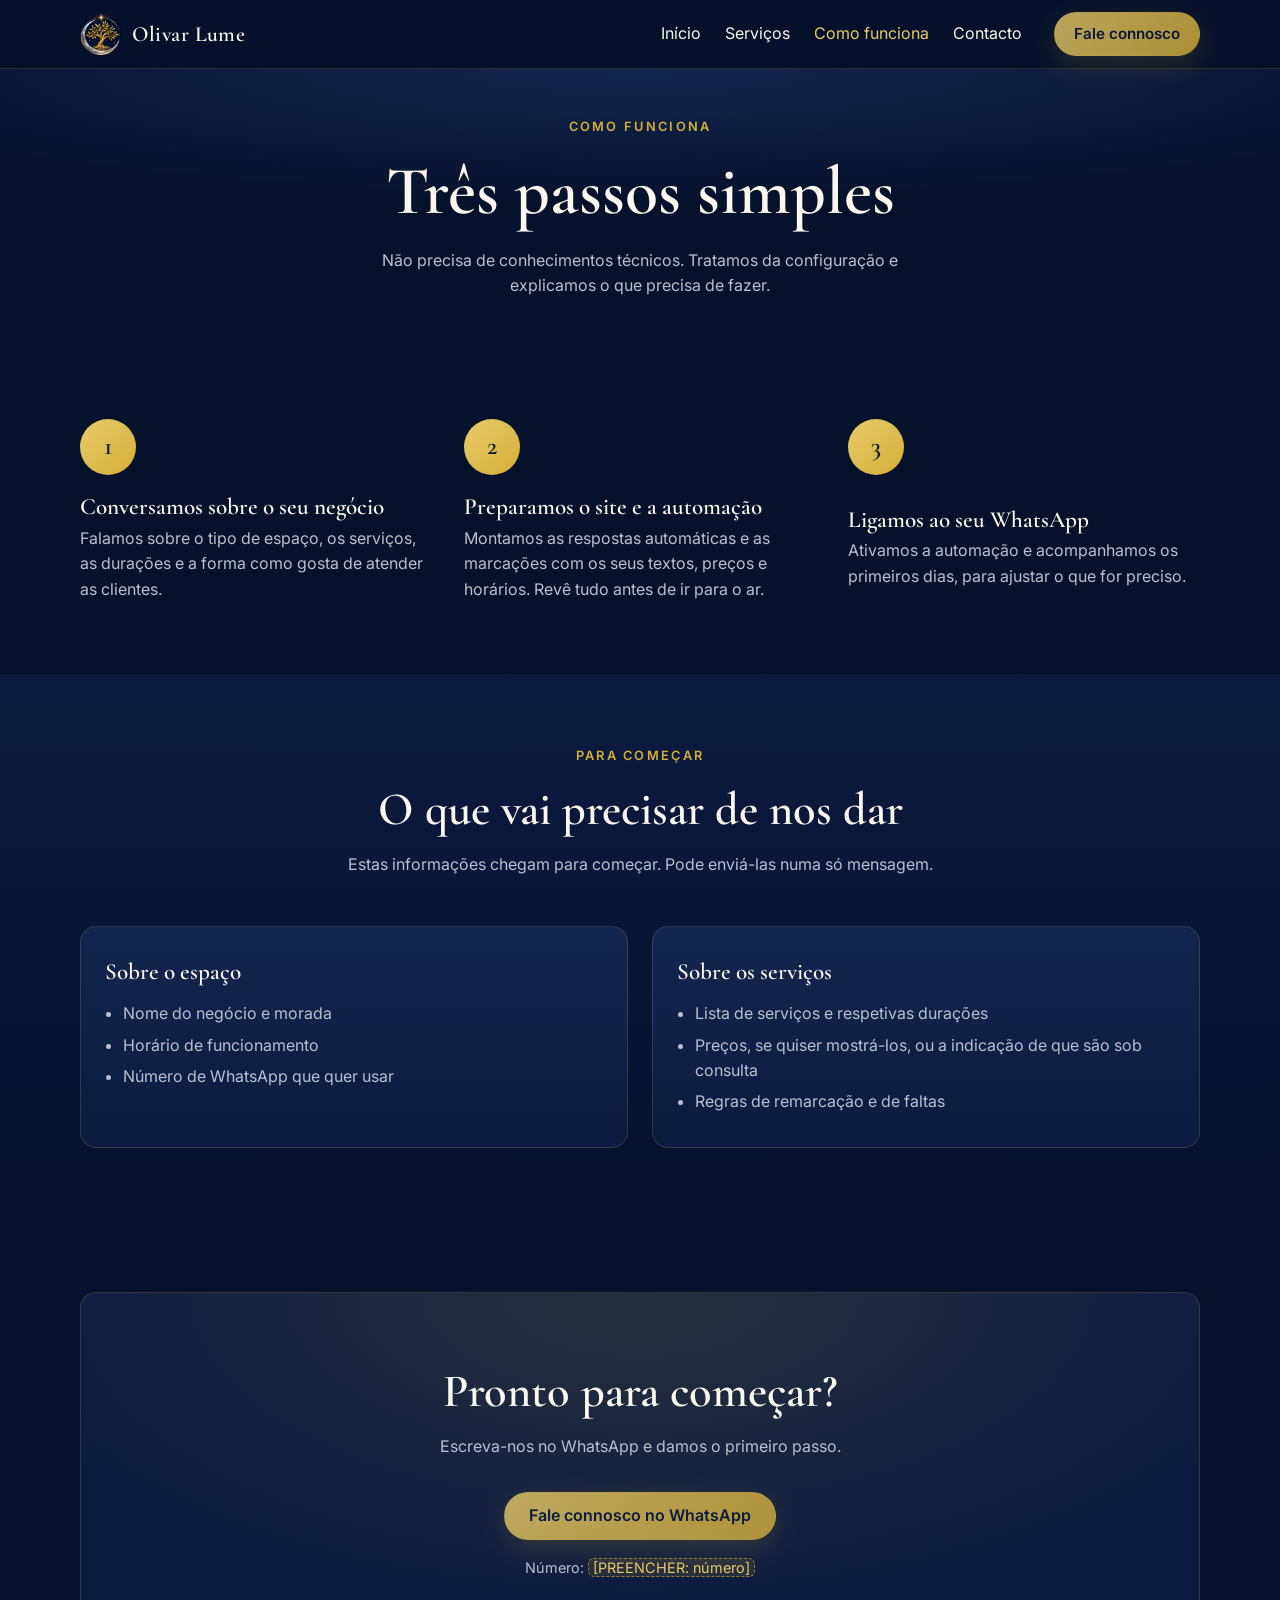
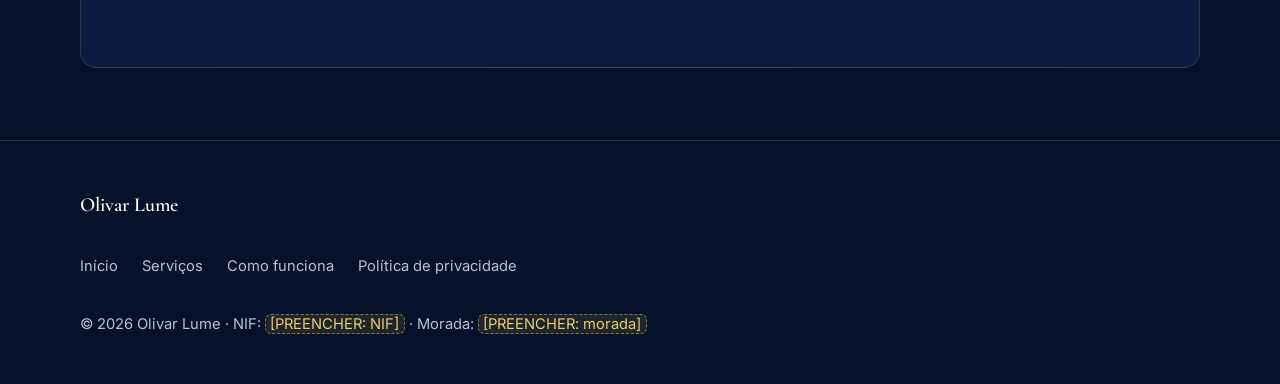
==== como-funciona.html @ 9050bec7 "Site inicial Olivar Lume Co-Authored-By: Claude Haiku 5.5 <noreply@anthropic.com>" ====
﻿<!doctype html>
<html lang="pt-PT">
<head>
  <meta charset="utf-8">
  <meta name="viewport" content="width=device-width, initial-scale=1">
  <title>Como funciona | Olivar Lume</title>
  <meta name="description" content="Como a Olivar Lume trabalha com o seu salão, cabeleireira, esteticista ou barbearia: três passos, do primeiro contacto à automação a funcionar.">
  <meta name="theme-color" content="#06122C">
  <meta property="og:type" content="website">
  <meta property="og:locale" content="pt_PT">
  <meta property="og:site_name" content="Olivar Lume">
  <meta property="og:title" content="Como funciona | Olivar Lume">
  <meta property="og:description" content="Três passos para ter automação de WhatsApp e site a funcionar no seu negócio de beleza.">
  <meta property="og:image" content="https://olivarlume.github.io/olivar-lume-site/assets/logo.png">
  <link rel="icon" type="image/png" href="assets/emblema.png">
  <link rel="preconnect" href="https://fonts.googleapis.com">
  <link rel="preconnect" href="https://fonts.gstatic.com" crossorigin>
  <link href="https://fonts.googleapis.com/css2?family=Cormorant+Garamond:wght@500;600;700&family=Inter:wght@400;500;600&display=swap" rel="stylesheet">
  <link rel="stylesheet" href="css/style.css">
  <script>document.documentElement.classList.add("js");</script>
</head>
<body>
  <a class="skip-link" href="#conteudo">Ir para o conteúdo</a>

  <header class="site-header">
    <div class="container header-inner">
      <a class="brand" href="index.html" aria-label="Olivar Lume, início">
        <img src="assets/emblema.png" alt="" width="42" height="42">
        Olivar Lume
      </a>
      <button class="nav-toggle" type="button" aria-expanded="false" aria-controls="menu" aria-label="Abrir menu">
        <svg viewBox="0 0 24 24" fill="none" stroke="currentColor" stroke-width="1.8" stroke-linecap="round" aria-hidden="true"><path d="M4 7h16M4 12h16M4 17h16"/></svg>
      </button>
      <nav class="nav" id="menu" aria-label="Principal">
        <ul>
          <li><a href="index.html">Início</a></li>
          <li><a href="servicos.html">Serviços</a></li>
          <li><a href="como-funciona.html" aria-current="page">Como funciona</a></li>
          <li><a href="index.html#contacto">Contacto</a></li>
          <li class="nav-cta"><a class="btn btn-gold" data-wa href="index.html#contacto">Fale connosco</a></li>
        </ul>
      </nav>
      <a class="btn btn-gold btn-sm header-cta" data-wa href="index.html#contacto">Fale connosco</a>
    </div>
  </header>

  <main id="conteudo">

    <section class="page-hero">
      <div class="container">
        <span class="eyebrow">Como funciona</span>
        <h1>Três passos simples</h1>
        <p>Não precisa de conhecimentos técnicos. Tratamos da configuração e explicamos o que precisa de fazer.</p>
      </div>
    </section>

    <section class="section">
      <div class="container">
        <ol class="steps">
          <li class="step reveal">
            <span class="step-num" aria-hidden="true">1</span>
            <div>
              <h3>Conversamos sobre o seu negócio</h3>
              <p>Falamos sobre o tipo de espaço, os serviços, as durações e a forma como gosta de atender as clientes.</p>
            </div>
          </li>
          <li class="step reveal">
            <span class="step-num" aria-hidden="true">2</span>
            <div>
              <h3>Preparamos o site e a automação</h3>
              <p>Montamos as respostas automáticas e as marcações com os seus textos, preços e horários. Revê tudo antes de ir para o ar.</p>
            </div>
          </li>
          <li class="step reveal">
            <span class="step-num" aria-hidden="true">3</span>
            <div>
              <h3>Ligamos ao seu WhatsApp</h3>
              <p>Ativamos a automação e acompanhamos os primeiros dias, para ajustar o que for preciso.</p>
            </div>
          </li>
        </ol>
      </div>
    </section>

    <section class="section section-alt">
      <div class="container">
        <div class="section-head reveal">
          <span class="eyebrow">Para começar</span>
          <h2>O que vai precisar de nos dar</h2>
          <p>Estas informações chegam para começar. Pode enviá-las numa só mensagem.</p>
        </div>
        <div class="grid grid-2 reveal">
          <article class="card">
            <h3>Sobre o espaço</h3>
            <ul>
              <li>Nome do negócio e morada</li>
              <li>Horário de funcionamento</li>
              <li>Número de WhatsApp que quer usar</li>
            </ul>
          </article>
          <article class="card">
            <h3>Sobre os serviços</h3>
            <ul>
              <li>Lista de serviços e respetivas durações</li>
              <li>Preços, se quiser mostrá-los, ou a indicação de que são sob consulta</li>
              <li>Regras de remarcação e de faltas</li>
            </ul>
          </article>
        </div>
      </div>
    </section>

    <section class="section">
      <div class="container">
        <div class="cta-band reveal">
          <h2>Pronto para começar?</h2>
          <p>Escreva-nos no WhatsApp e damos o primeiro passo.</p>
          <a class="btn btn-gold" data-wa href="index.html#contacto">Fale connosco no WhatsApp</a>
          <p class="note">Número: <span data-config="whatsappNumber" class="ph">[PREENCHER: número]</span></p>
        </div>
      </div>
    </section>

  </main>

  <footer class="site-footer">
    <div class="container footer-inner">
      <span class="footer-brand">Olivar Lume</span>
      <ul class="footer-links">
        <li><a href="index.html">Início</a></li>
        <li><a href="servicos.html">Serviços</a></li>
        <li><a href="como-funciona.html">Como funciona</a></li>
        <li><a href="politica-privacidade.html">Política de privacidade</a></li>
      </ul>
      <p>© <span data-year>2026</span> Olivar Lume · NIF: <span data-config="nif" class="ph">[PREENCHER: NIF]</span> · Morada: <span data-config="morada" class="ph">[PREENCHER: morada]</span></p>
    </div>
  </footer>

  <script src="config.js"></script>
  <script src="js/main.js" defer></script>
</body>
</html>
---- css/style.css ----
/* Olivar Lume: estilos base. Mobile first. */

:root {
  --navy-900: #06122C;
  --navy-800: #0B1B3F;
  --navy-700: #13264F;
  --gold: #D4AF37;
  --gold-hi: #E8CB6A;
  --silver: #C0C4CC;
  --warm-white: #FBF7EE;
  --text-soft: #B9C0D0;
  --line: rgba(212, 175, 55, 0.18);

  --font-serif: "Cormorant Garamond", Georgia, "Times New Roman", serif;
  --font-sans: "Inter", system-ui, -apple-system, "Segoe UI", Roboto, Arial, sans-serif;

  --s1: 0.5rem;
  --s2: 1rem;
  --s3: 1.5rem;
  --s4: 2rem;
  --s5: 3rem;
  --s6: 4.5rem;

  --radius: 16px;
  --container: 1120px;
  --header-h: 68px;
  --shadow-gold: 0 10px 30px rgba(212, 175, 55, 0.22);
}

*,
*::before,
*::after {
  box-sizing: border-box;
}

html {
  scroll-behavior: smooth;
  scroll-padding-top: calc(var(--header-h) + 12px);
  -webkit-text-size-adjust: 100%;
}

body {
  margin: 0;
  background: var(--navy-900);
  color: var(--warm-white);
  font-family: var(--font-sans);
  font-size: 1rem;
  line-height: 1.6;
  -webkit-font-smoothing: antialiased;
  overflow-x: hidden;
}

img {
  max-width: 100%;
  height: auto;
  display: block;
}

a {
  color: var(--gold-hi);
}

h1,
h2,
h3 {
  font-family: var(--font-serif);
  font-weight: 600;
  line-height: 1.15;
  margin: 0 0 var(--s2);
  color: var(--warm-white);
}

h1 { font-size: clamp(2.4rem, 7vw, 4.25rem); }
h2 { font-size: clamp(2rem, 5vw, 2.9rem); }
h3 { font-size: 1.45rem; }

p {
  margin: 0 0 var(--s2);
}

:focus-visible {
  outline: 2px solid var(--gold-hi);
  outline-offset: 3px;
  border-radius: 6px;
}

.skip-link {
  position: absolute;
  left: -9999px;
  top: var(--s1);
}

.skip-link:focus {
  left: var(--s2);
  z-index: 100;
  background: var(--gold);
  color: var(--navy-800);
  padding: 0.5rem 1rem;
  border-radius: 8px;
}

.container {
  width: calc(100% - 2rem);
  max-width: var(--container);
  margin-inline: auto;
}

.ph {
  color: var(--gold-hi);
  background: rgba(212, 175, 55, 0.12);
  border: 1px dashed rgba(212, 175, 55, 0.6);
  border-radius: 6px;
  padding: 0 0.3em;
}

/* Cabeçalho */

.site-header {
  position: sticky;
  top: 0;
  z-index: 50;
  background: rgba(6, 18, 44, 0.86);
  -webkit-backdrop-filter: blur(10px);
  backdrop-filter: blur(10px);
  border-bottom: 1px solid var(--line);
}

.header-inner {
  position: relative;
  min-height: var(--header-h);
  display: flex;
  align-items: center;
  justify-content: space-between;
  gap: var(--s2);
}

.brand {
  display: inline-flex;
  align-items: center;
  gap: 0.6rem;
  text-decoration: none;
  color: var(--warm-white);
  font-family: var(--font-serif);
  font-size: 1.35rem;
  font-weight: 600;
  letter-spacing: 0.02em;
}

.brand img {
  width: 42px;
  height: 42px;
  border-radius: 50%;
}

.nav-toggle {
  display: inline-flex;
  align-items: center;
  justify-content: center;
  width: 48px;
  height: 48px;
  background: transparent;
  border: 1px solid var(--line);
  border-radius: 12px;
  color: var(--warm-white);
  cursor: pointer;
}

.nav-toggle svg {
  width: 24px;
  height: 24px;
}

.nav {
  display: none;
  position: absolute;
  top: 100%;
  left: 0;
  right: 0;
  background: var(--navy-800);
  border-bottom: 1px solid var(--line);
  padding: var(--s2) 0 var(--s3);
}

.nav.is-open {
  display: block;
}

.nav ul {
  list-style: none;
  margin: 0;
  padding: 0 1rem;
  display: flex;
  flex-direction: column;
  gap: 0.25rem;
}

.nav a {
  display: flex;
  align-items: center;
  min-height: 44px;
  padding: 0.5rem;
  color: var(--warm-white);
  text-decoration: none;
  border-radius: 10px;
}

.nav a:hover,
.nav a[aria-current="page"] {
  color: var(--gold-hi);
}

.nav-cta {
  margin-top: 0.5rem;
}

.nav-cta .btn {
  width: 100%;
}

.site-header .header-cta {
  display: none;
}

/* Botões */

.btn {
  display: inline-flex;
  align-items: center;
  justify-content: center;
  gap: 0.6rem;
  min-height: 48px;
  padding: 0.8rem 1.5rem;
  border: 1px solid transparent;
  border-radius: 999px;
  font-family: var(--font-sans);
  font-size: 1rem;
  font-weight: 600;
  line-height: 1.2;
  text-decoration: none;
  cursor: pointer;
  transition: translate 0.25s ease, box-shadow 0.25s ease, border-color 0.25s ease, color 0.25s ease;
}

.btn svg {
  width: 20px;
  height: 20px;
  flex: none;
}

.btn-gold {
  background: linear-gradient(135deg, var(--gold-hi), var(--gold));
  color: var(--navy-800);
  box-shadow: var(--shadow-gold);
}

.btn-gold:hover {
  translate: 0 -2px;
  box-shadow: 0 14px 36px rgba(212, 175, 55, 0.35);
}

.btn-ghost {
  background: transparent;
  border-color: rgba(212, 175, 55, 0.5);
  color: var(--warm-white);
}

.btn-ghost:hover {
  border-color: var(--gold);
  color: var(--gold-hi);
}

.btn-sm {
  min-height: 44px;
  padding: 0.6rem 1.2rem;
  font-size: 0.95rem;
}

.btn.is-placeholder {
  opacity: 0.8;
}

/* Hero */

.hero {
  position: relative;
  overflow: hidden;
  padding: var(--s5) 0 var(--s6);
  background: radial-gradient(120% 80% at 50% 0%, #13264F 0%, var(--navy-900) 60%);
}

.hero::before {
  content: "";
  position: absolute;
  inset: 0;
  pointer-events: none;
  background-image:
    radial-gradient(1.2px 1.2px at 12% 18%, rgba(255, 255, 255, 0.7), transparent 60%),
    radial-gradient(1px 1px at 78% 12%, rgba(255, 255, 255, 0.6), transparent 60%),
    radial-gradient(1.4px 1.4px at 90% 58%, rgba(232, 203, 106, 0.8), transparent 60%),
    radial-gradient(1px 1px at 30% 72%, rgba(255, 255, 255, 0.5), transparent 60%),
    radial-gradient(1px 1px at 58% 40%, rgba(255, 255, 255, 0.45), transparent 60%);
}

.hero-grid {
  position: relative;
  display: grid;
  grid-template-columns: minmax(0, 1fr);
  gap: var(--s4);
  align-items: center;
}

.hero-logo {
  width: min(260px, 70vw);
  margin: 0 auto;
  order: -1;
  filter: drop-shadow(0 0 40px rgba(212, 175, 55, 0.25));
}

.hero-text {
  text-align: center;
}

.lead {
  font-size: clamp(1.05rem, 2.2vw, 1.25rem);
  color: var(--text-soft);
  max-width: 38ch;
  margin-inline: auto;
}

.hero-actions {
  display: flex;
  flex-direction: column;
  gap: var(--s2);
  margin-top: var(--s3);
}

.hero-actions .btn {
  width: 100%;
}

.eyebrow {
  display: block;
  margin-bottom: var(--s2);
  color: var(--gold);
  font-size: 0.8rem;
  font-weight: 600;
  letter-spacing: 0.18em;
  text-transform: uppercase;
}

/* Secções */

.section {
  position: relative;
  padding: var(--s6) 0;
}

.section-alt {
  background: linear-gradient(180deg, var(--navy-800), var(--navy-900));
}

.section-head {
  max-width: 640px;
  margin: 0 auto var(--s5);
  text-align: center;
}

.section-head p {
  color: var(--text-soft);
}

.grid {
  display: grid;
  gap: var(--s3);
}

.card {
  height: 100%;
  padding: var(--s4) var(--s3);
  background: linear-gradient(180deg, var(--navy-700) 0%, var(--navy-800) 100%);
  border: 1px solid var(--line);
  border-radius: var(--radius);
  transition: border-color 0.25s ease, translate 0.25s ease;
}

.card:hover {
  border-color: rgba(212, 175, 55, 0.45);
  translate: 0 -3px;
}

.card .icon {
  display: grid;
  place-items: center;
  width: 52px;
  height: 52px;
  margin-bottom: var(--s3);
  border-radius: 14px;
  background: rgba(212, 175, 55, 0.12);
  color: var(--gold-hi);
}

.card .icon svg {
  width: 26px;
  height: 26px;
}

.card p,
.card li {
  color: var(--text-soft);
}

.card p {
  margin: 0;
}

.card ul {
  margin: var(--s2) 0 0;
  padding-left: 1.1rem;
}

.card li + li {
  margin-top: 0.35rem;
}

.card .more {
  display: inline-block;
  margin-top: var(--s2);
  font-weight: 600;
}

.steps {
  list-style: none;
  margin: 0;
  padding: 0;
  display: grid;
  gap: var(--s3);
}

.step {
  display: grid;
  grid-template-columns: 56px 1fr;
  gap: var(--s2);
  align-items: start;
}

.step-num {
  display: grid;
  place-items: center;
  width: 56px;
  height: 56px;
  border-radius: 50%;
  background: linear-gradient(135deg, var(--gold-hi), var(--gold));
  color: var(--navy-800);
  font-family: var(--font-serif);
  font-size: 1.6rem;
  font-weight: 600;
}

.step h3 {
  margin: 0.2rem 0 0.3rem;
}

.step p {
  margin: 0;
  color: var(--text-soft);
}

/* FAQ */

.faq {
  max-width: 760px;
  margin-inline: auto;
}

.faq details {
  padding: var(--s2) 0;
  border-bottom: 1px solid var(--line);
}

.faq details:first-child {
  border-top: 1px solid var(--line);
}

.faq summary {
  display: flex;
  align-items: center;
  justify-content: space-between;
  gap: var(--s2);
  min-height: 44px;
  cursor: pointer;
  list-style: none;
  font-family: var(--font-serif);
  font-size: 1.4rem;
  font-weight: 600;
}

.faq summary::-webkit-details-marker {
  display: none;
}

.faq summary::after {
  content: "+";
  flex: none;
  color: var(--gold);
  font-family: var(--font-sans);
  font-size: 1.5rem;
  line-height: 1;
  transition: transform 0.25s ease;
}

.faq details[open] summary::after {
  transform: rotate(45deg);
}

.faq details p {
  max-width: 70ch;
  margin: var(--s2) 0 0;
  color: var(--text-soft);
}

/* Faixa de contacto */

.cta-band {
  padding: var(--s5) var(--s3);
  text-align: center;
  border: 1px solid var(--line);
  border-radius: var(--radius);
  background:
    radial-gradient(100% 140% at 50% 0%, rgba(212, 175, 55, 0.14), transparent 60%),
    var(--navy-800);
}

.cta-band p {
  max-width: 52ch;
  margin-inline: auto;
  color: var(--text-soft);
}

.cta-band .btn {
  margin-top: var(--s2);
}

.note {
  margin-top: var(--s2);
  font-size: 0.9rem;
  color: var(--text-soft);
}

/* Páginas interiores */

.page-hero {
  padding: var(--s5) 0 var(--s4);
  text-align: center;
  background: radial-gradient(120% 80% at 50% 0%, #13264F 0%, var(--navy-900) 60%);
}

.page-hero p {
  max-width: 60ch;
  margin-inline: auto;
  color: var(--text-soft);
}

.prose {
  max-width: 72ch;
  margin-inline: auto;
}

.prose h2 {
  margin-top: var(--s5);
  font-size: 1.8rem;
}

.prose p,
.prose li {
  color: var(--text-soft);
}

.prose ul {
  padding-left: 1.2rem;
}

.draft-banner {
  margin-bottom: var(--s4);
  padding: var(--s2) var(--s3);
  border: 1px dashed var(--gold);
  border-radius: 12px;
  background: rgba(212, 175, 55, 0.12);
  color: var(--gold-hi);
  font-size: 0.95rem;
}

/* Rodapé */

.site-footer {
  padding: var(--s5) 0 var(--s4);
  border-top: 1px solid var(--line);
  background: var(--navy-900);
  color: var(--text-soft);
  font-size: 0.92rem;
}

.footer-inner {
  display: grid;
  gap: var(--s3);
}

.footer-brand {
  font-family: var(--font-serif);
  font-size: 1.25rem;
  font-weight: 600;
  color: var(--warm-white);
}

.footer-links {
  display: flex;
  flex-wrap: wrap;
  gap: 0 var(--s3);
  margin: 0;
  padding: 0;
  list-style: none;
}

.footer-links a {
  display: inline-flex;
  align-items: center;
  min-height: 44px;
  color: var(--text-soft);
  text-decoration: none;
}

.footer-links a:hover {
  color: var(--gold-hi);
}

/* Animação de entrada (só com JavaScript ativo) */

.js .reveal {
  opacity: 0;
  transform: translateY(18px);
  transition: opacity 0.8s cubic-bezier(0.2, 0.7, 0.2, 1), transform 0.8s cubic-bezier(0.2, 0.7, 0.2, 1);
}

.js .reveal.is-visible {
  opacity: 1;
  transform: none;
}

/* Telemóvel e tablet pequeno */

@media (min-width: 640px) {
  .hero-actions {
    flex-direction: row;
    justify-content: center;
  }

  .hero-actions .btn {
    width: auto;
  }
}

/* Computador */

@media (min-width: 800px) {
  .grid-3 {
    grid-template-columns: repeat(3, 1fr);
  }

  .grid-2 {
    grid-template-columns: repeat(2, 1fr);
  }

  .grid-4 {
    grid-template-columns: repeat(2, 1fr);
  }

  .nav-toggle {
    display: none;
  }

  .nav {
    display: flex;
    position: static;
    margin-left: auto;
    padding: 0;
    background: none;
    border: 0;
  }

  .nav ul {
    flex-direction: row;
    align-items: center;
    gap: var(--s3);
    padding: 0;
  }

  .nav a {
    min-height: auto;
    padding: 0.5rem 0;
    border-radius: 0;
  }

  .nav-cta {
    display: none;
  }

  .site-header .header-cta {
    display: inline-flex;
    margin-left: var(--s2);
  }

  .hero-grid {
    grid-template-columns: 1.1fr 0.9fr;
  }

  .hero-logo {
    order: 0;
    justify-self: end;
    width: min(420px, 100%);
    margin: 0;
  }

  .hero-text {
    text-align: left;
  }

  .lead {
    margin-inline: 0;
  }

  .hero-actions {
    justify-content: flex-start;
  }

  .step {
    grid-template-columns: 56px 1fr;
  }

  .steps {
    grid-template-columns: repeat(3, 1fr);
    gap: var(--s4);
  }

  .steps .step {
    grid-template-columns: 1fr;
  }

  .cta-band {
    padding: var(--s6) var(--s5);
  }
}

@media (min-width: 1000px) {
  .grid-4 {
    grid-template-columns: repeat(4, 1fr);
  }
}

/* Preferência de movimento reduzido */

@media (prefers-reduced-motion: reduce) {
  html {
    scroll-behavior: auto;
  }

  *,
  *::before,
  *::after {
    transition: none !important;
    animation: none !important;
  }

  .js .reveal {
    opacity: 1;
    transform: none;
  }
}
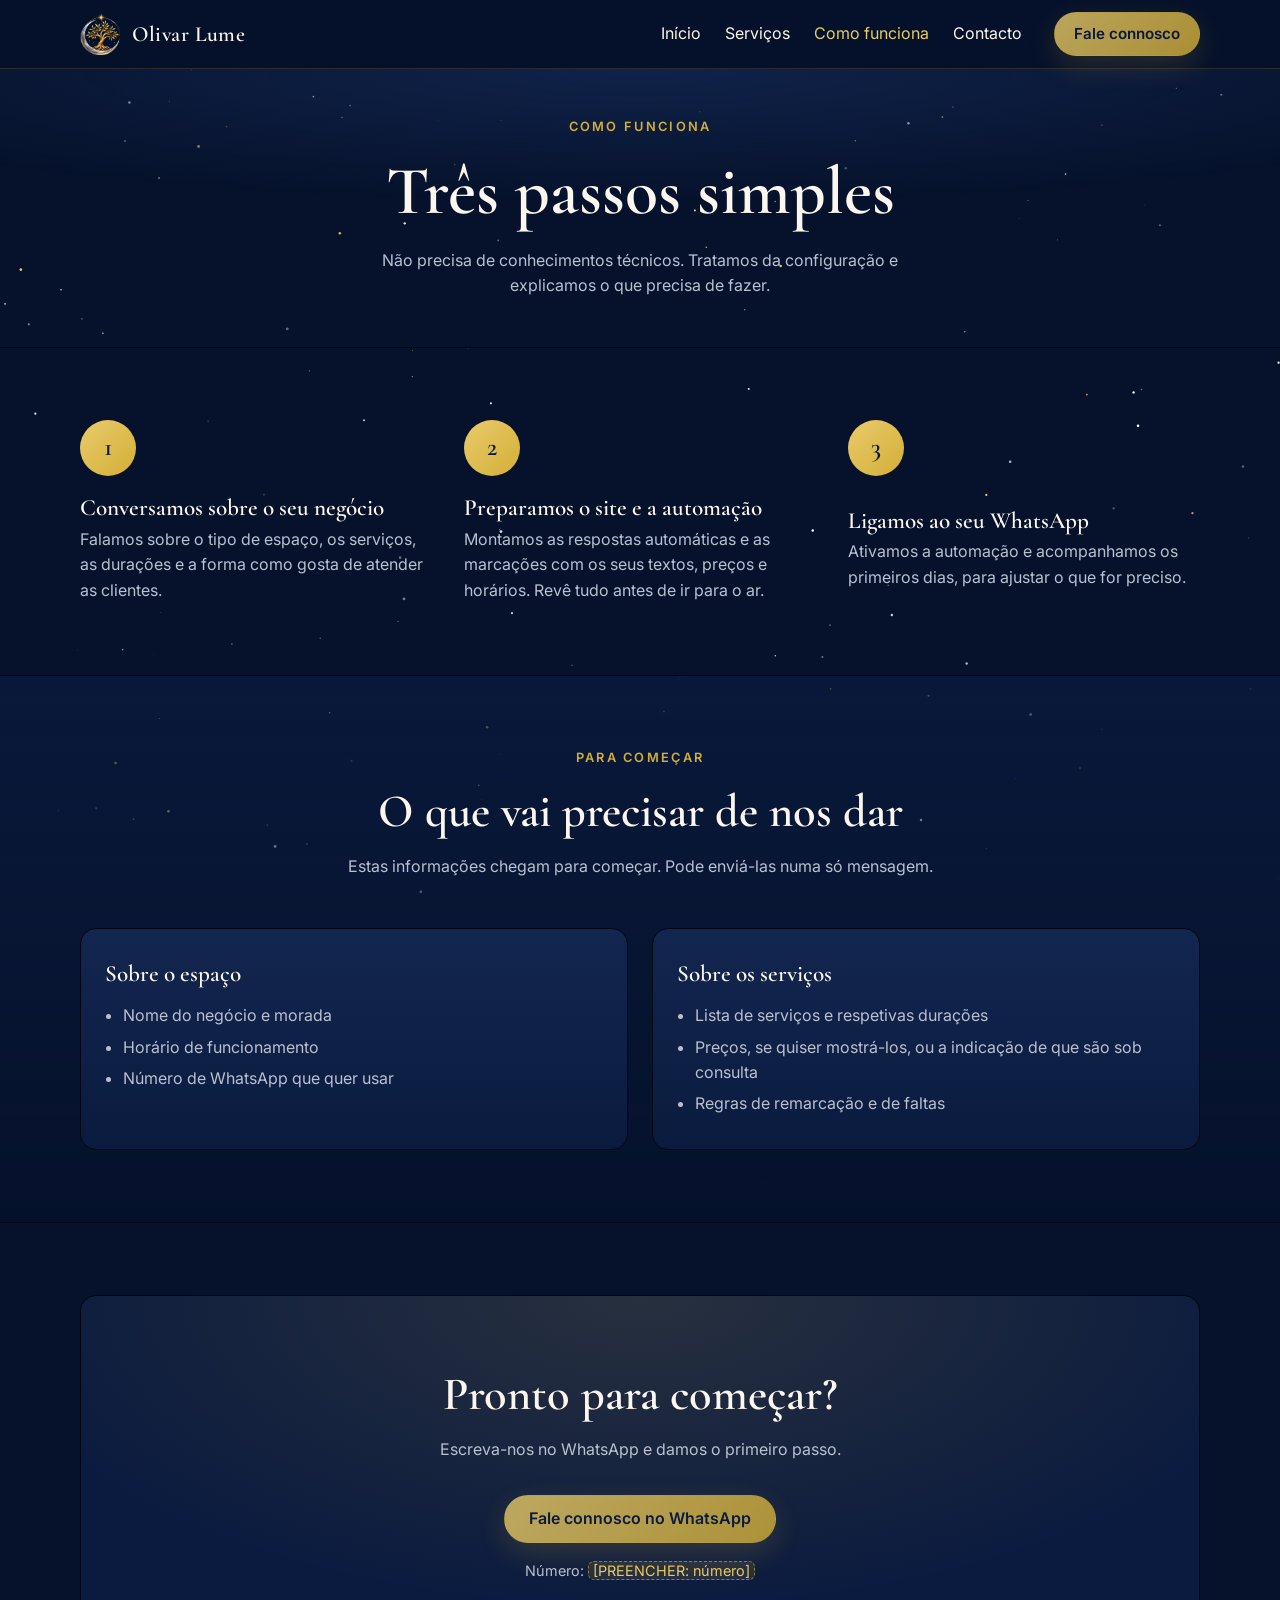
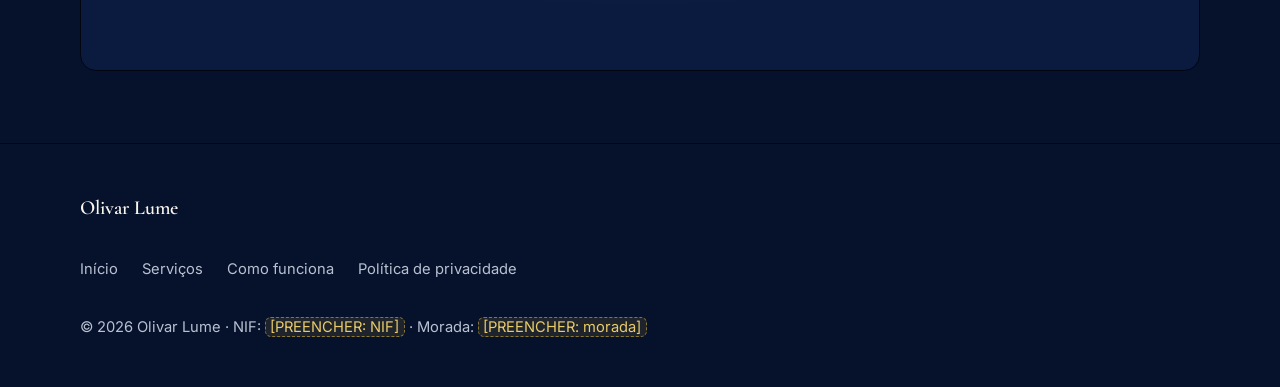
==== commit 05bfdbee: "Efeitos visuais: logótipo, estrelas, luz do rato e animação de abertura Co-Authored-By: Claude Sonne" ====
--- a/como-funciona.html
+++ b/como-funciona.html
@@ -1,4 +1,4 @@
-﻿<!doctype html>
+<!doctype html>
 <html lang="pt-PT">
 <head>
   <meta charset="utf-8">
@@ -20,6 +20,7 @@
   <script>document.documentElement.classList.add("js");</script>
 </head>
 <body>
+  <canvas id="stars" aria-hidden="true"></canvas>
   <a class="skip-link" href="#conteudo">Ir para o conteúdo</a>
 
   <header class="site-header">
@@ -138,5 +139,6 @@
 
   <script src="config.js"></script>
   <script src="js/main.js" defer></script>
+  <script src="js/effects.js" defer></script>
 </body>
 </html>
--- a/css/style.css
+++ b/css/style.css
@@ -10,6 +10,7 @@
   --warm-white: #FBF7EE;
   --text-soft: #B9C0D0;
   --line: rgba(212, 175, 55, 0.18);
+  --edge: #020611;
 
   --font-serif: "Cormorant Garamond", Georgia, "Times New Roman", serif;
   --font-sans: "Inter", system-ui, -apple-system, "Segoe UI", Roboto, Arial, sans-serif;
@@ -149,7 +150,6 @@
 .brand img {
   width: 42px;
   height: 42px;
-  border-radius: 50%;
 }
 
 .nav-toggle {
@@ -285,20 +285,7 @@
   position: relative;
   overflow: hidden;
   padding: var(--s5) 0 var(--s6);
-  background: radial-gradient(120% 80% at 50% 0%, #13264F 0%, var(--navy-900) 60%);
-}
-
-.hero::before {
-  content: "";
-  position: absolute;
-  inset: 0;
-  pointer-events: none;
-  background-image:
-    radial-gradient(1.2px 1.2px at 12% 18%, rgba(255, 255, 255, 0.7), transparent 60%),
-    radial-gradient(1px 1px at 78% 12%, rgba(255, 255, 255, 0.6), transparent 60%),
-    radial-gradient(1.4px 1.4px at 90% 58%, rgba(232, 203, 106, 0.8), transparent 60%),
-    radial-gradient(1px 1px at 30% 72%, rgba(255, 255, 255, 0.5), transparent 60%),
-    radial-gradient(1px 1px at 58% 40%, rgba(255, 255, 255, 0.45), transparent 60%);
+  background: radial-gradient(120% 80% at 50% 0%, rgba(19, 38, 79, 0.85) 0%, rgba(6, 18, 44, 0) 60%);
 }
 
 .hero-grid {
@@ -310,10 +297,9 @@
 }
 
 .hero-logo {
-  width: min(260px, 70vw);
+  width: min(280px, 72vw);
   margin: 0 auto;
   order: -1;
-  filter: drop-shadow(0 0 40px rgba(212, 175, 55, 0.25));
 }
 
 .hero-text {
@@ -353,10 +339,11 @@
 .section {
   position: relative;
   padding: var(--s6) 0;
+  border-top: 1px solid var(--edge);
 }
 
 .section-alt {
-  background: linear-gradient(180deg, var(--navy-800), var(--navy-900));
+  background: linear-gradient(180deg, rgba(11, 27, 63, 0.75), rgba(6, 18, 44, 0));
 }
 
 .section-head {
@@ -378,13 +365,13 @@
   height: 100%;
   padding: var(--s4) var(--s3);
   background: linear-gradient(180deg, var(--navy-700) 0%, var(--navy-800) 100%);
-  border: 1px solid var(--line);
+  position: relative;
+  border: 1px solid var(--edge);
   border-radius: var(--radius);
-  transition: border-color 0.25s ease, translate 0.25s ease;
+  transition: translate 0.25s ease;
 }
 
 .card:hover {
-  border-color: rgba(212, 175, 55, 0.45);
   translate: 0 -3px;
 }
 
@@ -523,7 +510,8 @@
 .cta-band {
   padding: var(--s5) var(--s3);
   text-align: center;
-  border: 1px solid var(--line);
+  position: relative;
+  border: 1px solid var(--edge);
   border-radius: var(--radius);
   background:
     radial-gradient(100% 140% at 50% 0%, rgba(212, 175, 55, 0.14), transparent 60%),
@@ -551,7 +539,7 @@
 .page-hero {
   padding: var(--s5) 0 var(--s4);
   text-align: center;
-  background: radial-gradient(120% 80% at 50% 0%, #13264F 0%, var(--navy-900) 60%);
+  background: radial-gradient(120% 80% at 50% 0%, rgba(19, 38, 79, 0.85) 0%, rgba(6, 18, 44, 0) 60%);
 }
 
 .page-hero p {
@@ -593,8 +581,7 @@
 
 .site-footer {
   padding: var(--s5) 0 var(--s4);
-  border-top: 1px solid var(--line);
-  background: var(--navy-900);
+  border-top: 1px solid var(--edge);
   color: var(--text-soft);
   font-size: 0.92rem;
 }
@@ -774,3 +761,110 @@
     transform: none;
   }
 }
+
+/* Efeitos visuais: estrelas, luz do rato, bordas e logótipo animado */
+
+#stars {
+  position: fixed;
+  inset: 0;
+  z-index: 0;
+  width: 100%;
+  height: 100%;
+  pointer-events: none;
+}
+
+main,
+.site-footer {
+  position: relative;
+  z-index: 1;
+}
+
+.card::before,
+.cta-band::before,
+.section::before {
+  content: "";
+  position: absolute;
+  pointer-events: none;
+  -webkit-mask-image: radial-gradient(240px circle at var(--cx, -9999px) var(--cy, -9999px), #000 0%, transparent 100%);
+  mask-image: radial-gradient(240px circle at var(--cx, -9999px) var(--cy, -9999px), #000 0%, transparent 100%);
+}
+
+.card::before,
+.cta-band::before {
+  inset: -1px;
+  border: 1px solid var(--gold-hi);
+  border-radius: inherit;
+}
+
+.section::before {
+  top: -1px;
+  left: 0;
+  right: 0;
+  height: 1px;
+  background: var(--gold-hi);
+}
+
+.spotlight {
+  position: fixed;
+  left: 0;
+  top: 0;
+  z-index: 60;
+  width: 560px;
+  height: 560px;
+  margin: -280px 0 0 -280px;
+  border-radius: 50%;
+  pointer-events: none;
+  opacity: 0;
+  background: radial-gradient(circle, rgba(212, 175, 55, 0.16) 0%, rgba(212, 175, 55, 0.06) 35%, transparent 68%);
+  mix-blend-mode: screen;
+  transition: opacity 0.4s ease;
+  will-change: transform;
+}
+
+.spotlight.is-on {
+  opacity: 1;
+}
+
+@media (hover: none), (pointer: coarse) {
+  .spotlight {
+    display: none;
+  }
+}
+
+.logo-anim {
+  position: relative;
+}
+
+.logo-anim img {
+  width: 100%;
+  height: auto;
+  filter: drop-shadow(0 0 28px rgba(212, 175, 55, 0.18));
+}
+
+.logo-light {
+  position: absolute;
+  inset: 0;
+  width: 100%;
+  height: 100%;
+  overflow: visible;
+  pointer-events: none;
+}
+
+.logo-light circle {
+  opacity: 0;
+  transform-box: fill-box;
+  transform-origin: center;
+}
+
+.logo-light path {
+  opacity: 0;
+}
+
+.logo-glow {
+  position: absolute;
+  inset: 0;
+  opacity: 0;
+  pointer-events: none;
+  background: radial-gradient(circle at 50% 41%, rgba(232, 203, 106, 0.6), rgba(212, 175, 55, 0.2) 35%, transparent 62%);
+  mix-blend-mode: screen;
+}
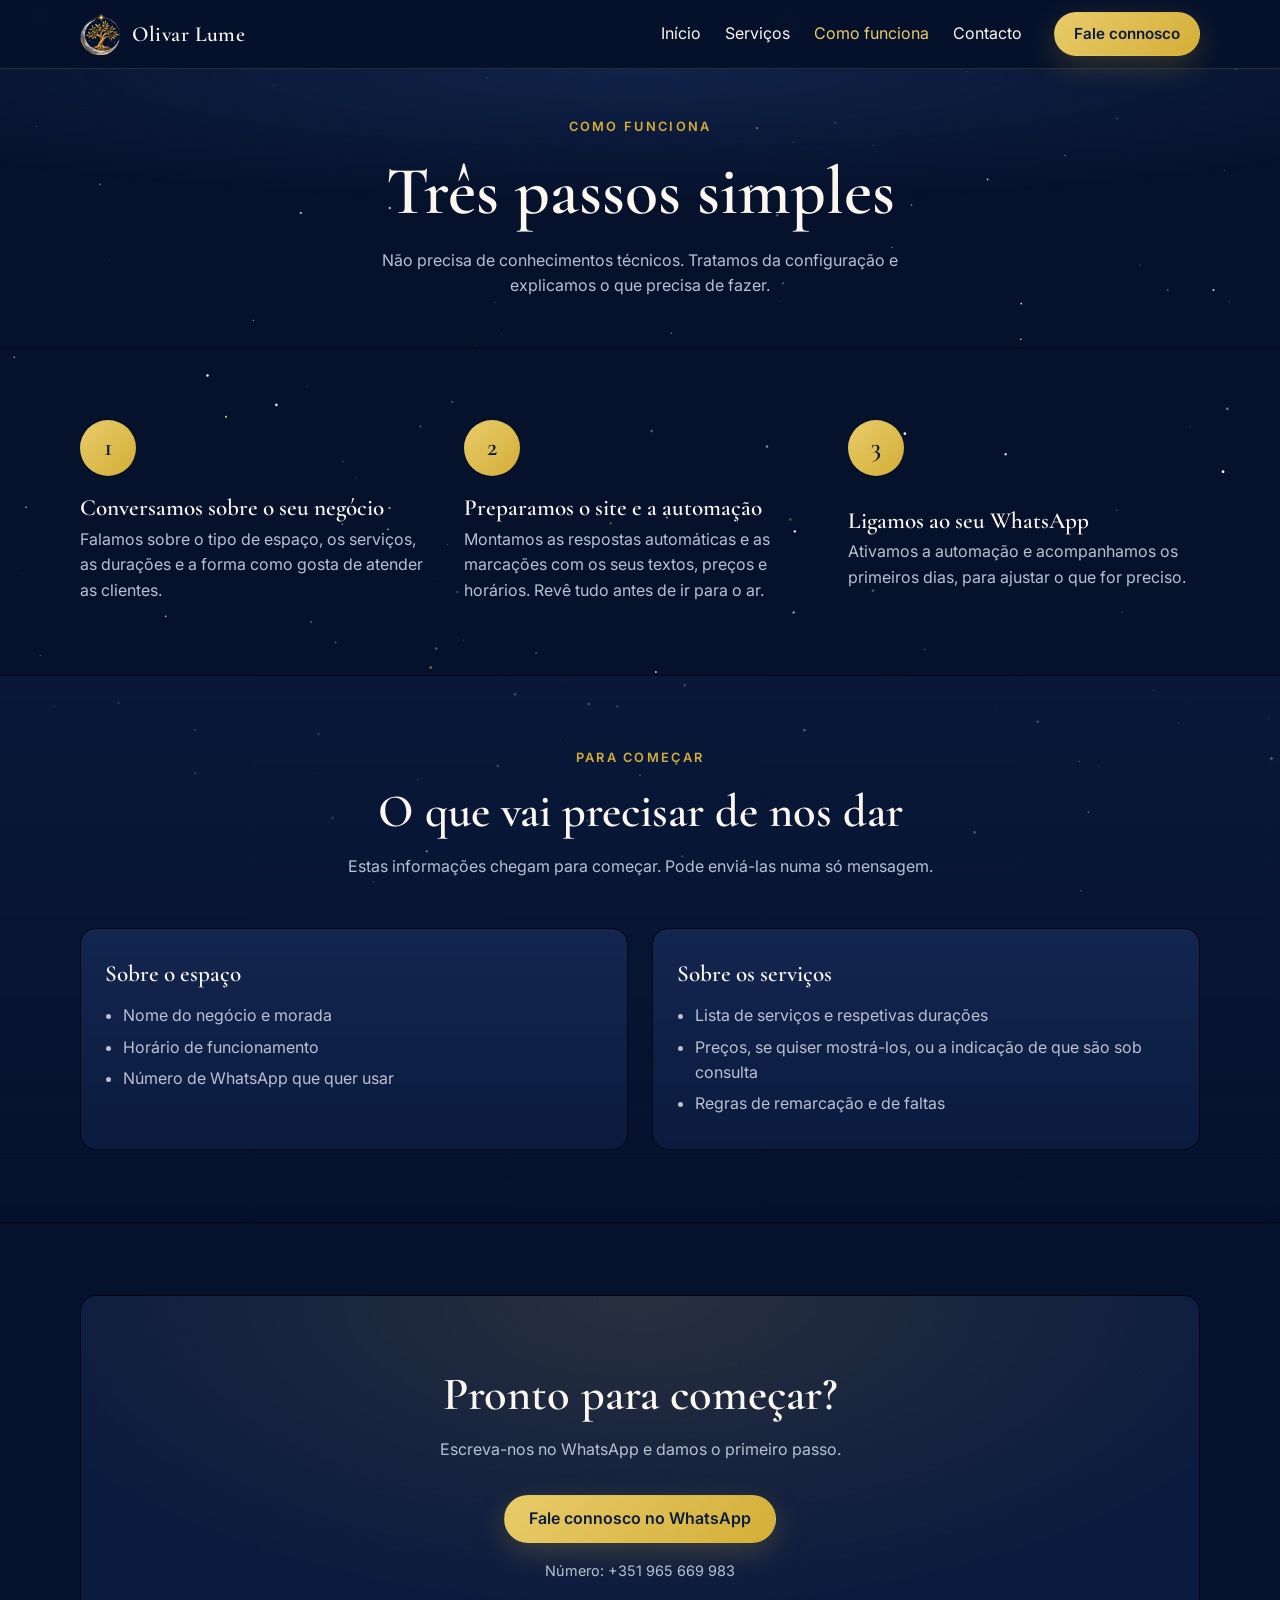
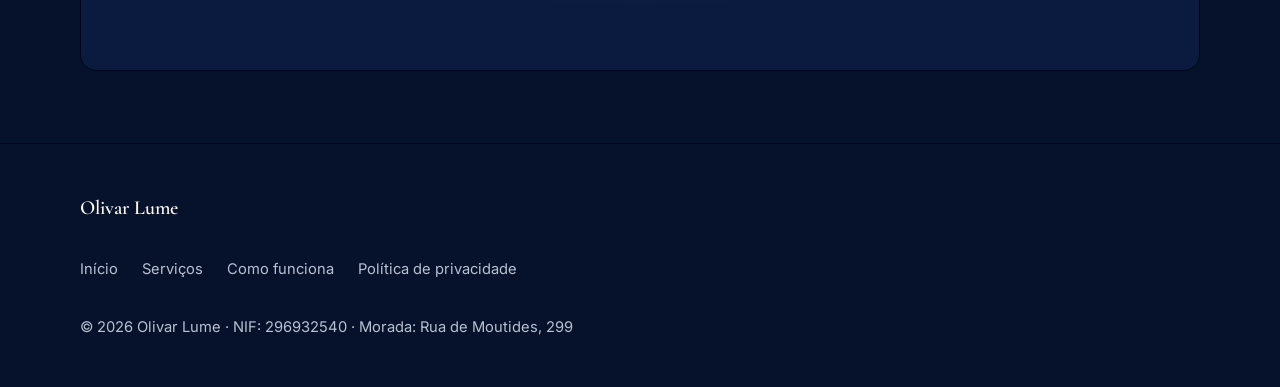
==== commit 362a1087: "Dados reais da empresa: WhatsApp, NIF e morada Co-Authored-By: Claude Sonnet 5.5 <noreply@anthropic." ====
--- a/como-funciona.html
+++ b/como-funciona.html
@@ -117,7 +117,7 @@
           <h2>Pronto para começar?</h2>
           <p>Escreva-nos no WhatsApp e damos o primeiro passo.</p>
           <a class="btn btn-gold" data-wa href="index.html#contacto">Fale connosco no WhatsApp</a>
-          <p class="note">Número: <span data-config="whatsappNumber" class="ph">[PREENCHER: número]</span></p>
+          <p class="note">Número: <span data-config="whatsappDisplay">+351 965 669 983</span></p>
         </div>
       </div>
     </section>
@@ -133,7 +133,7 @@
         <li><a href="como-funciona.html">Como funciona</a></li>
         <li><a href="politica-privacidade.html">Política de privacidade</a></li>
       </ul>
-      <p>© <span data-year>2026</span> Olivar Lume · NIF: <span data-config="nif" class="ph">[PREENCHER: NIF]</span> · Morada: <span data-config="morada" class="ph">[PREENCHER: morada]</span></p>
+      <p>© <span data-year>2026</span> Olivar Lume · NIF: <span data-config="nif">296932540</span> · Morada: <span data-config="morada">Rua de Moutides, 299</span></p>
     </div>
   </footer>
 
--- a/css/style.css
+++ b/css/style.css
@@ -868,3 +868,24 @@
   background: radial-gradient(circle at 50% 41%, rgba(232, 203, 106, 0.6), rgba(212, 175, 55, 0.2) 35%, transparent 62%);
   mix-blend-mode: screen;
 }
+
+.logo-anim picture {
+  display: block;
+}
+
+/* Cursor de luz: esconde o cursor normal só com rato (o JS acrescenta .has-light-cursor) */
+#cursor-fx {
+  position: fixed;
+  inset: 0;
+  z-index: 9999;
+  width: 100%;
+  height: 100%;
+  pointer-events: none;
+}
+
+@media (hover: hover) and (pointer: fine) {
+  html.has-light-cursor,
+  html.has-light-cursor * {
+    cursor: none !important;
+  }
+}
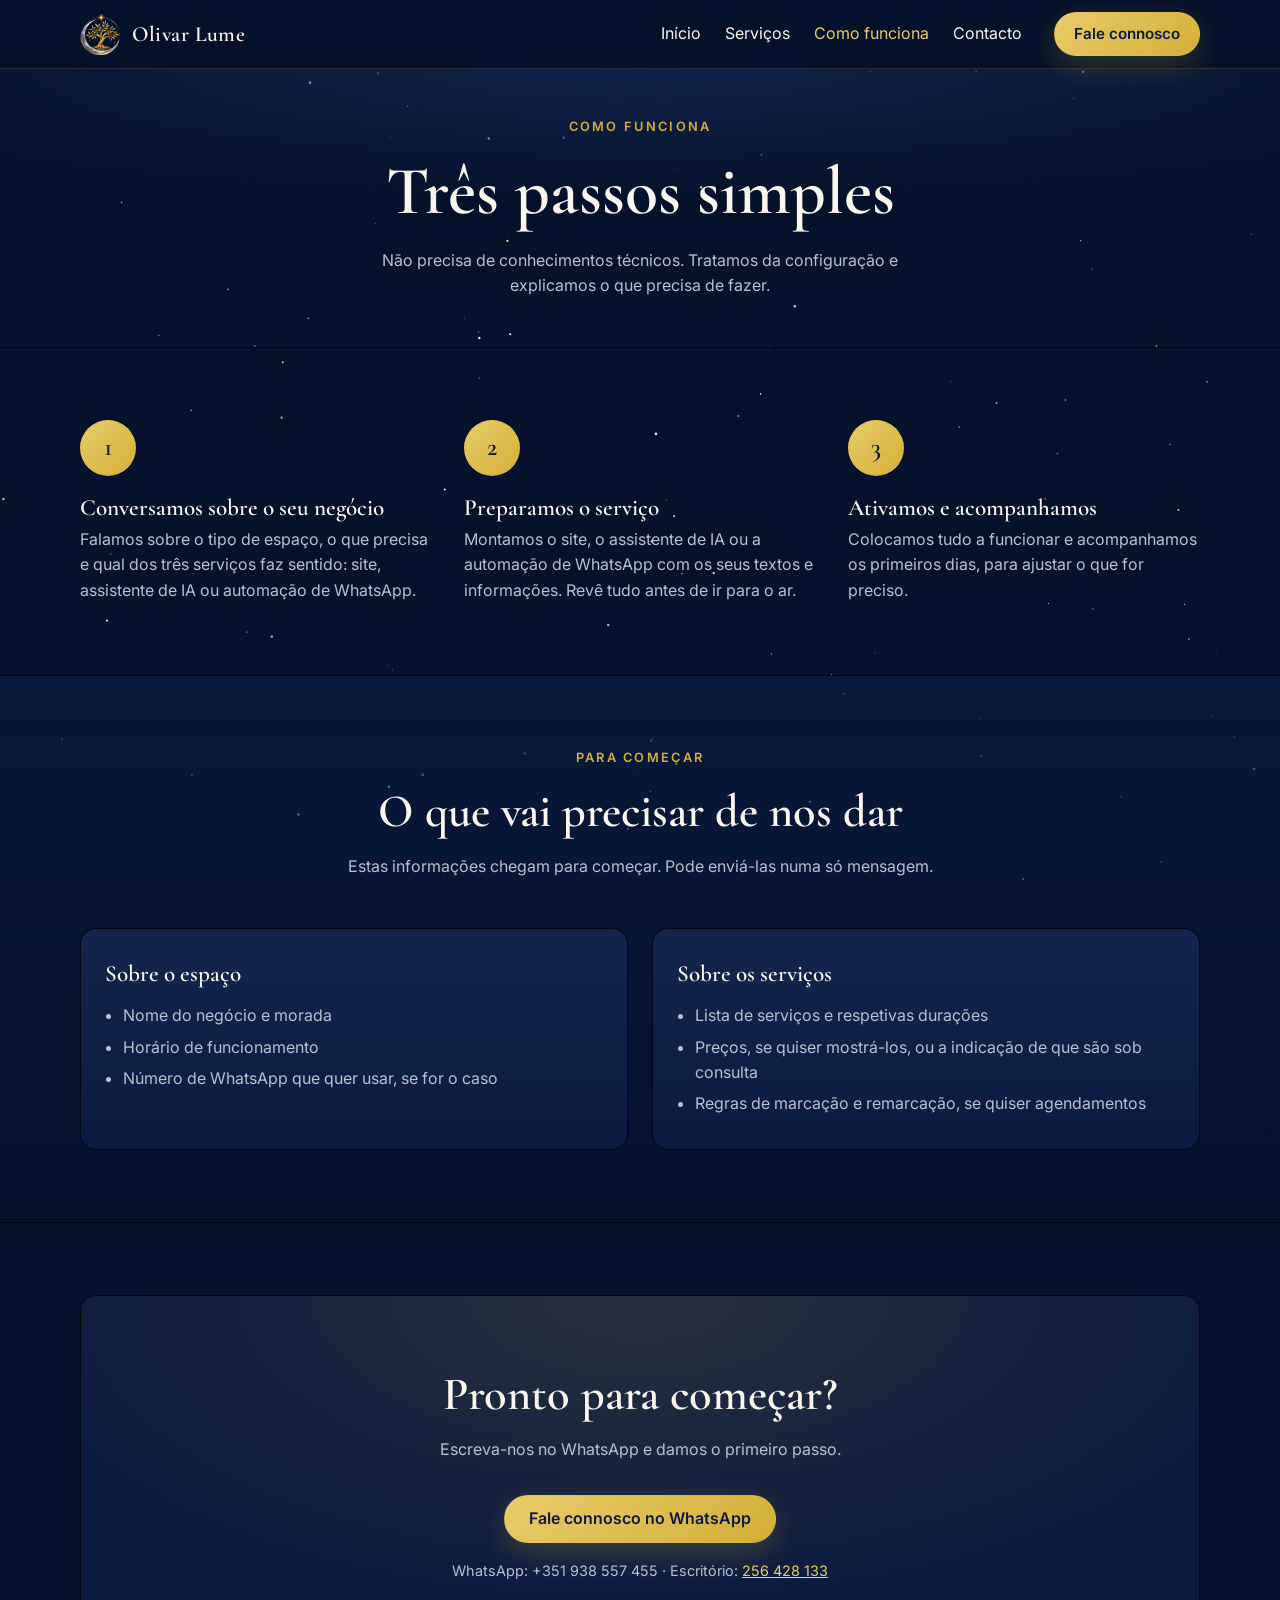
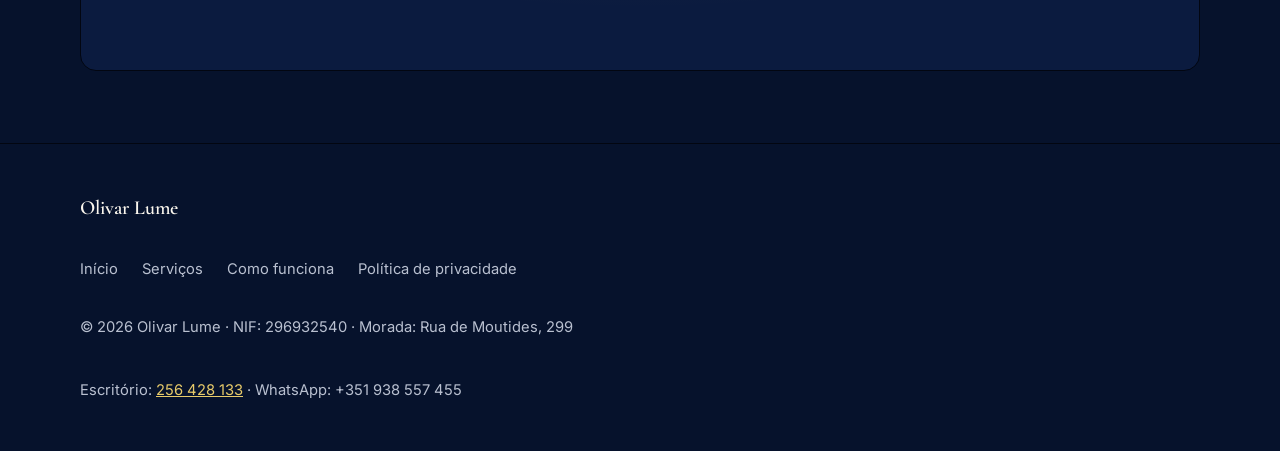
==== commit 5d35a380: "Novos contactos, três serviços e política de privacidade Co-Authored-By: Claude Sonnet 5.5 <noreply@" ====
--- a/como-funciona.html
+++ b/como-funciona.html
@@ -62,21 +62,21 @@
             <span class="step-num" aria-hidden="true">1</span>
             <div>
               <h3>Conversamos sobre o seu negócio</h3>
-              <p>Falamos sobre o tipo de espaço, os serviços, as durações e a forma como gosta de atender as clientes.</p>
+              <p>Falamos sobre o tipo de espaço, o que precisa e qual dos três serviços faz sentido: site, assistente de IA ou automação de WhatsApp.</p>
             </div>
           </li>
           <li class="step reveal">
             <span class="step-num" aria-hidden="true">2</span>
             <div>
-              <h3>Preparamos o site e a automação</h3>
-              <p>Montamos as respostas automáticas e as marcações com os seus textos, preços e horários. Revê tudo antes de ir para o ar.</p>
+              <h3>Preparamos o serviço</h3>
+              <p>Montamos o site, o assistente de IA ou a automação de WhatsApp com os seus textos e informações. Revê tudo antes de ir para o ar.</p>
             </div>
           </li>
           <li class="step reveal">
             <span class="step-num" aria-hidden="true">3</span>
             <div>
-              <h3>Ligamos ao seu WhatsApp</h3>
-              <p>Ativamos a automação e acompanhamos os primeiros dias, para ajustar o que for preciso.</p>
+              <h3>Ativamos e acompanhamos</h3>
+              <p>Colocamos tudo a funcionar e acompanhamos os primeiros dias, para ajustar o que for preciso.</p>
             </div>
           </li>
         </ol>
@@ -96,7 +96,7 @@
             <ul>
               <li>Nome do negócio e morada</li>
               <li>Horário de funcionamento</li>
-              <li>Número de WhatsApp que quer usar</li>
+              <li>Número de WhatsApp que quer usar, se for o caso</li>
             </ul>
           </article>
           <article class="card">
@@ -104,7 +104,7 @@
             <ul>
               <li>Lista de serviços e respetivas durações</li>
               <li>Preços, se quiser mostrá-los, ou a indicação de que são sob consulta</li>
-              <li>Regras de remarcação e de faltas</li>
+              <li>Regras de marcação e remarcação, se quiser agendamentos</li>
             </ul>
           </article>
         </div>
@@ -117,7 +117,7 @@
           <h2>Pronto para começar?</h2>
           <p>Escreva-nos no WhatsApp e damos o primeiro passo.</p>
           <a class="btn btn-gold" data-wa href="index.html#contacto">Fale connosco no WhatsApp</a>
-          <p class="note">Número: <span data-config="whatsappDisplay">+351 965 669 983</span></p>
+          <p class="note">WhatsApp: <span data-config="whatsappDisplay">+351 938 557 455</span> · Escritório: <a data-tel href="tel:+351256428133"><span data-config="escritorioDisplay">256 428 133</span></a></p>
         </div>
       </div>
     </section>
@@ -134,6 +134,7 @@
         <li><a href="politica-privacidade.html">Política de privacidade</a></li>
       </ul>
       <p>© <span data-year>2026</span> Olivar Lume · NIF: <span data-config="nif">296932540</span> · Morada: <span data-config="morada">Rua de Moutides, 299</span></p>
+      <p>Escritório: <a data-tel href="tel:+351256428133"><span data-config="escritorioDisplay">256 428 133</span></a> · WhatsApp: <span data-config="whatsappDisplay">+351 938 557 455</span></p>
     </div>
   </footer>
 
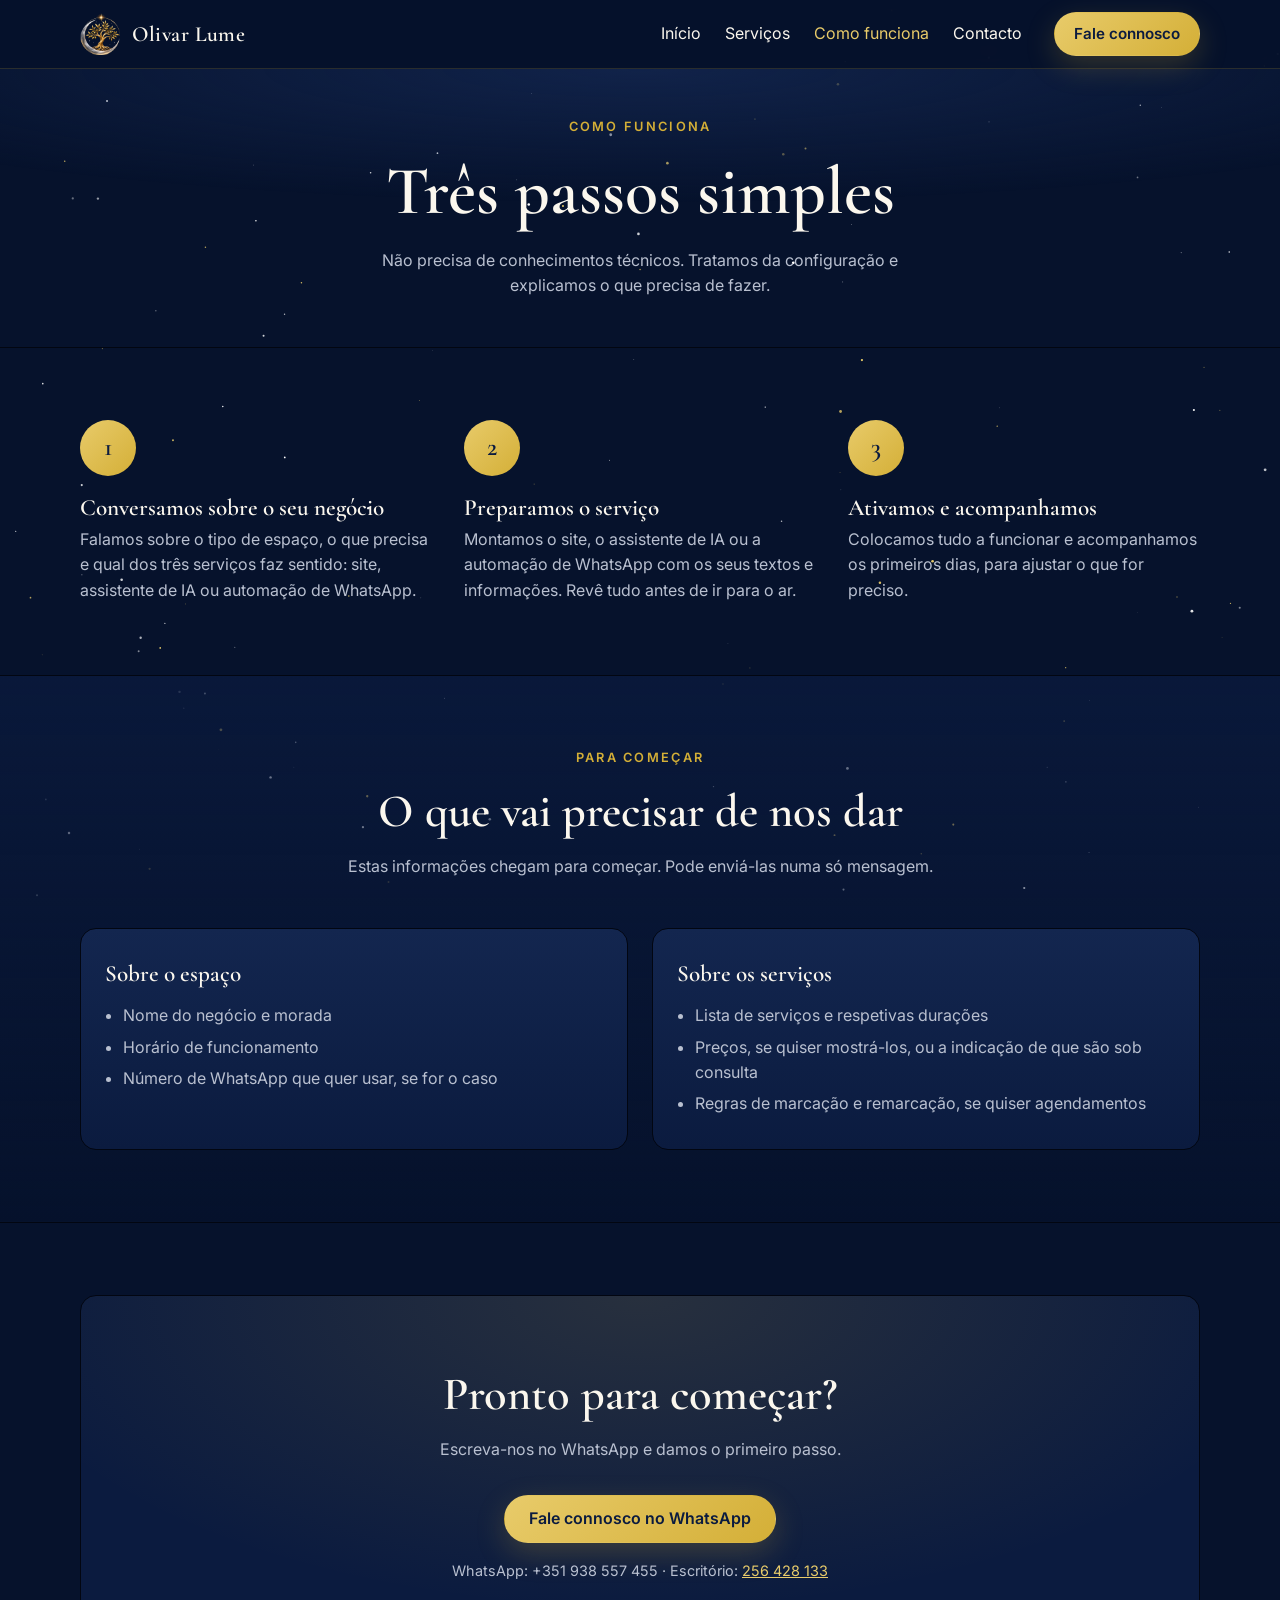
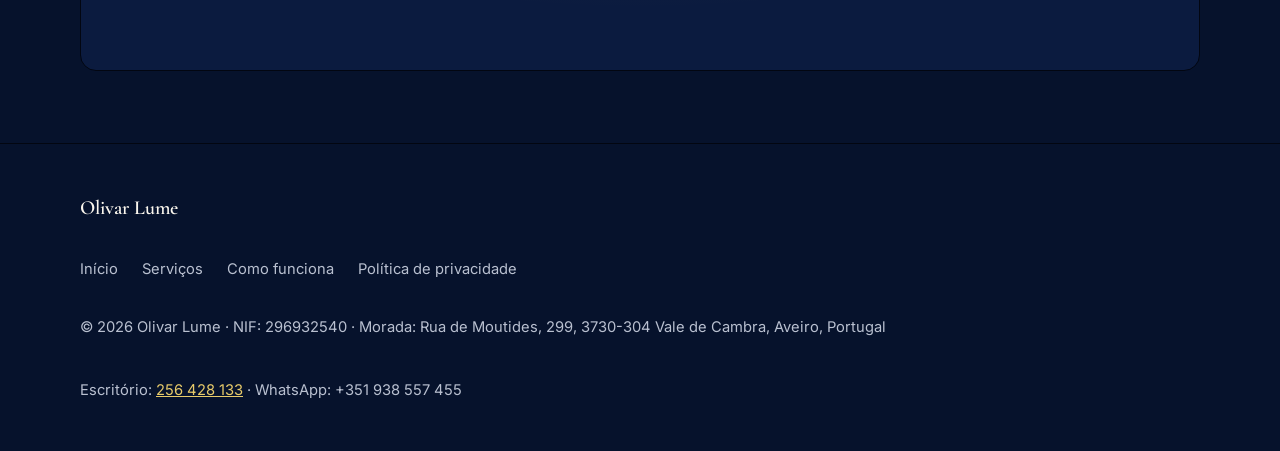
==== commit 23016d12: "Morada completa Co-Authored-By: Claude Sonnet 5.5 <noreply@anthropic.com>" ====
--- a/como-funciona.html
+++ b/como-funciona.html
@@ -133,7 +133,7 @@
         <li><a href="como-funciona.html">Como funciona</a></li>
         <li><a href="politica-privacidade.html">Política de privacidade</a></li>
       </ul>
-      <p>© <span data-year>2026</span> Olivar Lume · NIF: <span data-config="nif">296932540</span> · Morada: <span data-config="morada">Rua de Moutides, 299</span></p>
+      <p>© <span data-year>2026</span> Olivar Lume · NIF: <span data-config="nif">296932540</span> · Morada: <span data-config="morada">Rua de Moutides, 299, 3730-304 Vale de Cambra, Aveiro, Portugal</span></p>
       <p>Escritório: <a data-tel href="tel:+351256428133"><span data-config="escritorioDisplay">256 428 133</span></a> · WhatsApp: <span data-config="whatsappDisplay">+351 938 557 455</span></p>
     </div>
   </footer>
--- a/css/style.css
+++ b/css/style.css
@@ -375,6 +375,16 @@
   translate: 0 -3px;
 }
 
+.card .card-img {
+  display: block;
+  width: 100%;
+  height: auto;
+  aspect-ratio: 1 / 1;
+  margin-bottom: var(--s3);
+  border-radius: calc(var(--radius) - 4px);
+  background: var(--navy-900);
+}
+
 .card .icon {
   display: grid;
   place-items: center;
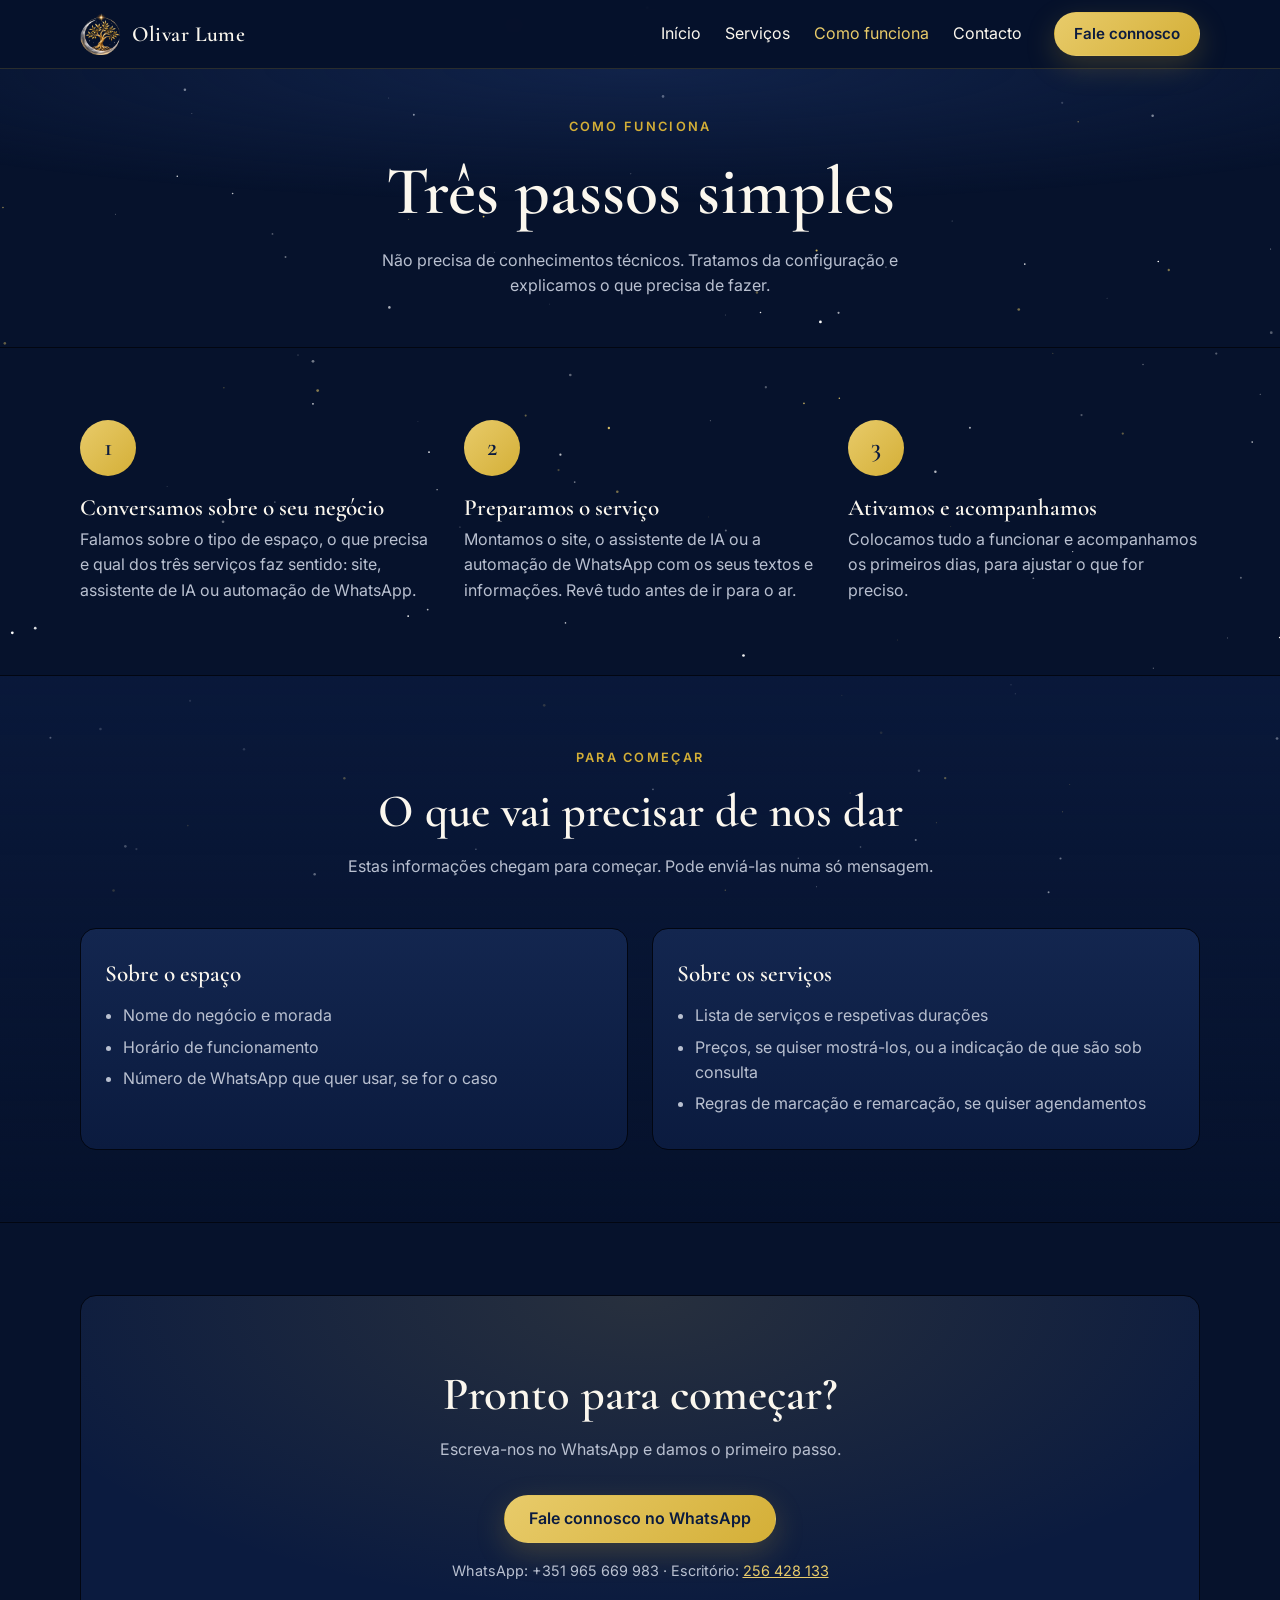
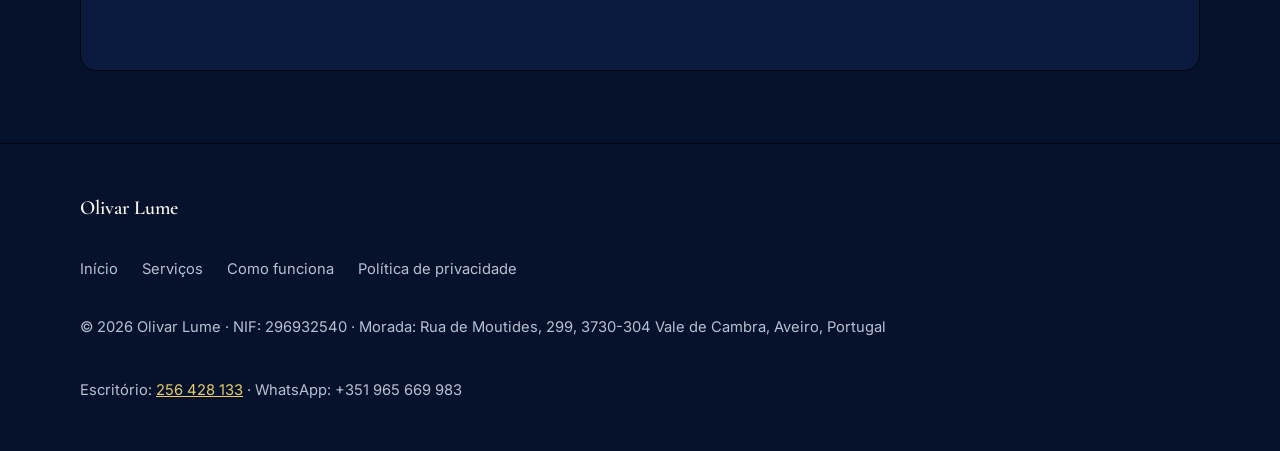
==== commit 39bfb0b6: "Número de WhatsApp corrigido Co-Authored-By: Claude Sonnet 5.5 <noreply@anthropic.com>" ====
--- a/como-funciona.html
+++ b/como-funciona.html
@@ -117,7 +117,7 @@
           <h2>Pronto para começar?</h2>
           <p>Escreva-nos no WhatsApp e damos o primeiro passo.</p>
           <a class="btn btn-gold" data-wa href="index.html#contacto">Fale connosco no WhatsApp</a>
-          <p class="note">WhatsApp: <span data-config="whatsappDisplay">+351 938 557 455</span> · Escritório: <a data-tel href="tel:+351256428133"><span data-config="escritorioDisplay">256 428 133</span></a></p>
+          <p class="note">WhatsApp: <span data-config="whatsappDisplay">+351 965 669 983</span> · Escritório: <a data-tel href="tel:+351256428133"><span data-config="escritorioDisplay">256 428 133</span></a></p>
         </div>
       </div>
     </section>
@@ -134,7 +134,7 @@
         <li><a href="politica-privacidade.html">Política de privacidade</a></li>
       </ul>
       <p>© <span data-year>2026</span> Olivar Lume · NIF: <span data-config="nif">296932540</span> · Morada: <span data-config="morada">Rua de Moutides, 299, 3730-304 Vale de Cambra, Aveiro, Portugal</span></p>
-      <p>Escritório: <a data-tel href="tel:+351256428133"><span data-config="escritorioDisplay">256 428 133</span></a> · WhatsApp: <span data-config="whatsappDisplay">+351 938 557 455</span></p>
+      <p>Escritório: <a data-tel href="tel:+351256428133"><span data-config="escritorioDisplay">256 428 133</span></a> · WhatsApp: <span data-config="whatsappDisplay">+351 965 669 983</span></p>
     </div>
   </footer>
 
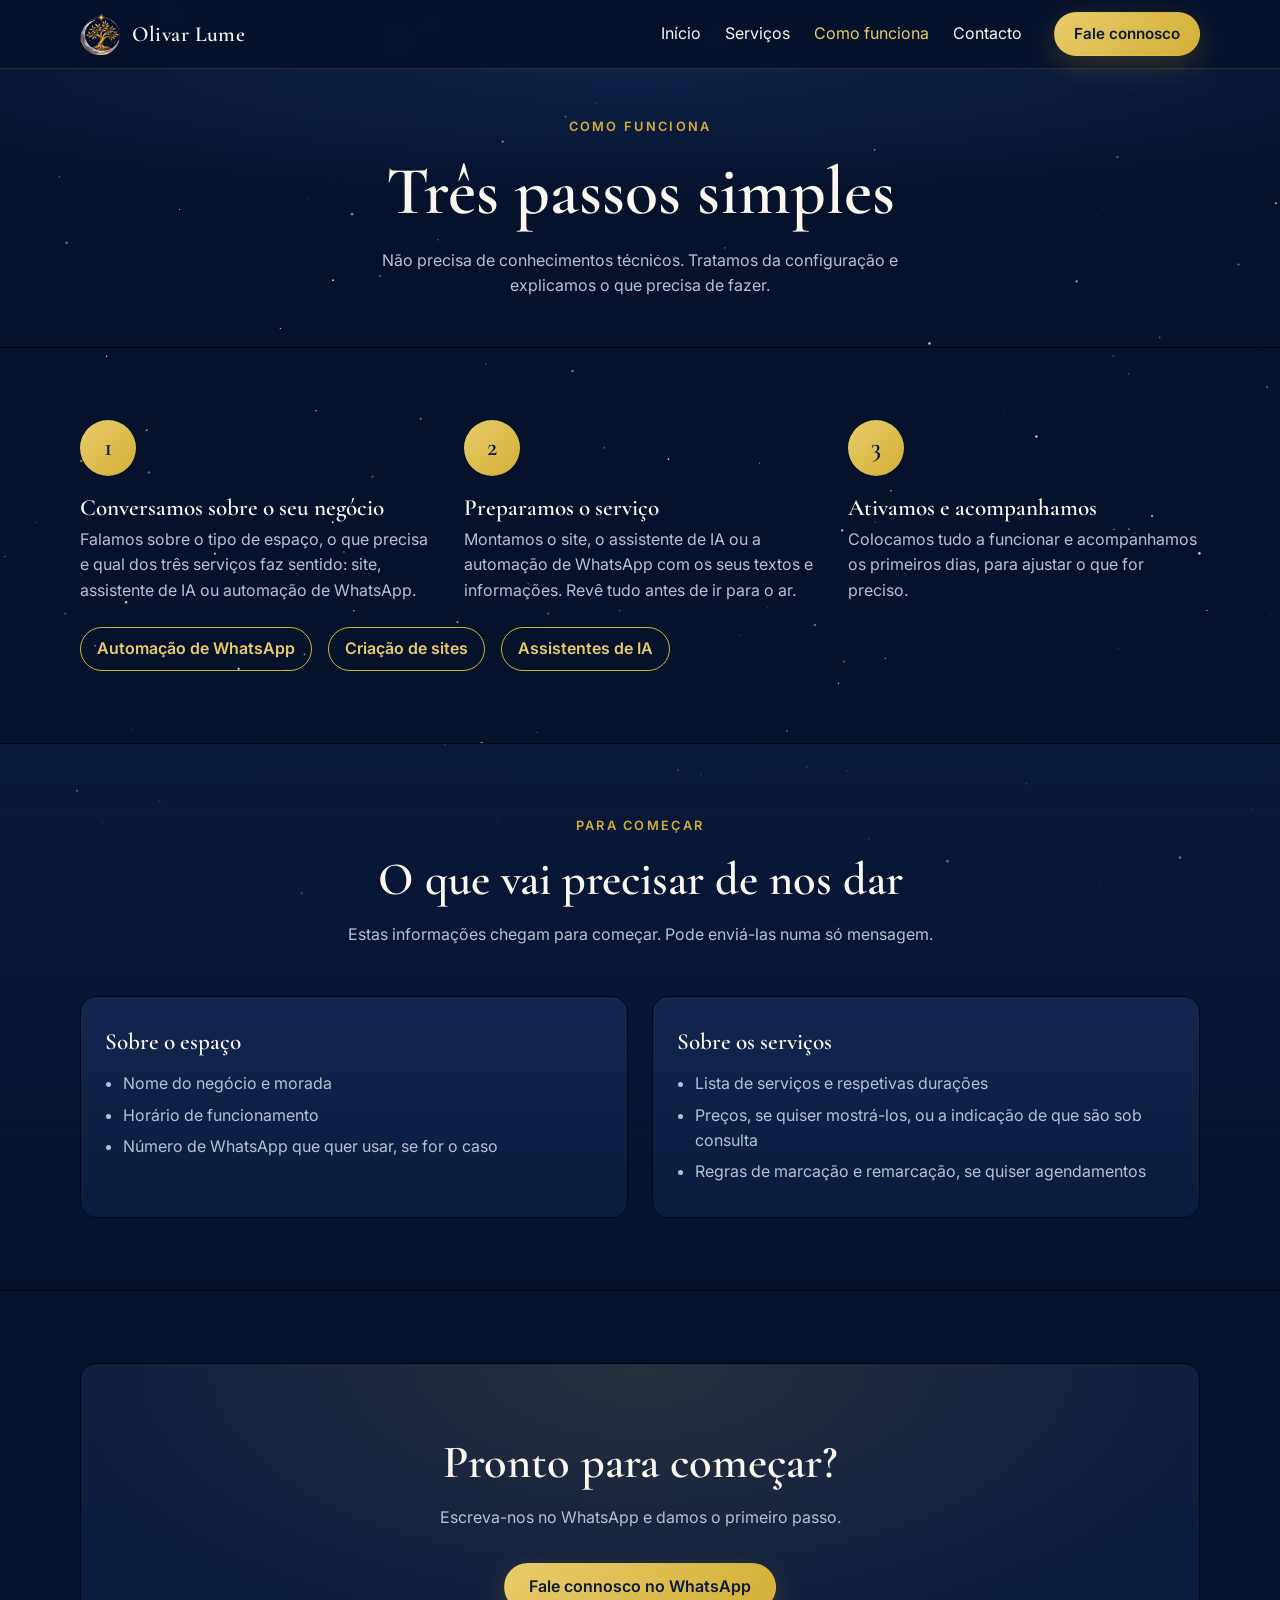
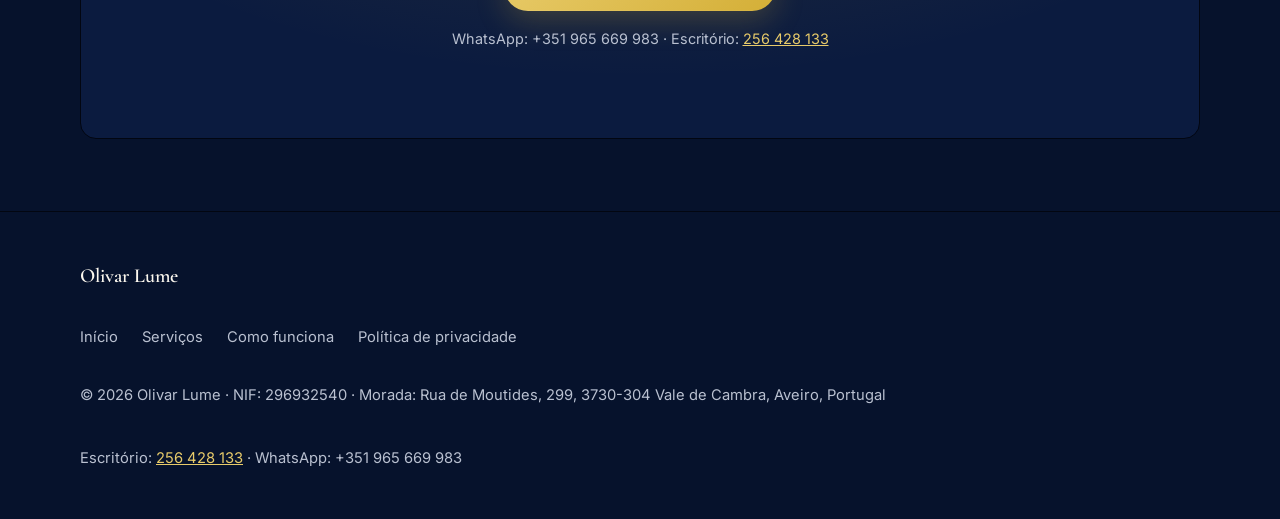
==== commit d3dbf67b: "Restaura o logótipo na página inicial e liga a página Como funciona aos serviços - Contraste verific" ====
--- a/como-funciona.html
+++ b/como-funciona.html
@@ -80,6 +80,11 @@
             </div>
           </li>
         </ol>
+        <nav class="service-links reveal" aria-label="Detalhes de cada serviço">
+          <a href="servico-whatsapp.html">Automação de WhatsApp</a>
+          <a href="servico-sites.html">Criação de sites</a>
+          <a href="servico-assistentes.html">Assistentes de IA</a>
+        </nav>
       </div>
     </section>
 
--- a/css/style.css
+++ b/css/style.css
@@ -419,6 +419,36 @@
   margin-top: 0.35rem;
 }
 
+.card .price {
+  margin: var(--s2) 0 0;
+  font-family: var(--font-serif);
+  font-size: 2.1rem;
+  font-weight: 700;
+  line-height: 1.1;
+  color: var(--gold-hi);
+  background: linear-gradient(135deg, #F7E7A1 0%, #D4AF37 45%, #B8860B 100%);
+  -webkit-background-clip: text;
+  background-clip: text;
+  -webkit-text-fill-color: transparent;
+}
+
+.card .price-note {
+  margin: 0.25rem 0 var(--s2);
+  font-size: 0.92rem;
+  color: var(--text-soft);
+}
+
+.custom-cta {
+  margin: var(--s4) 0 0;
+  text-align: center;
+  color: var(--warm-white);
+  font-weight: 600;
+}
+
+.custom-cta .btn {
+  margin-left: var(--s1);
+}
+
 .card .more {
   display: inline-block;
   margin-top: var(--s2);
@@ -899,3 +929,312 @@
     cursor: none !important;
   }
 }
+
+/* Cartões de serviço clicáveis e páginas de detalhe */
+
+.card .card-link {
+  color: inherit;
+  text-decoration: none;
+}
+
+.card .card-link::after {
+  content: "";
+  position: absolute;
+  inset: 0;
+  border-radius: inherit;
+}
+
+.card .card-more {
+  position: relative;
+  display: inline-block;
+  margin-top: var(--s2);
+  font-weight: 600;
+  color: var(--gold-hi);
+  text-decoration: none;
+}
+
+.service-price {
+  display: grid;
+  gap: 0.25rem;
+  margin: var(--s3) 0 var(--s3);
+}
+
+.service-price .price {
+  margin: 0;
+  font-family: var(--font-serif);
+  font-size: clamp(2.2rem, 6vw, 3rem);
+  font-weight: 700;
+  line-height: 1.1;
+  background: linear-gradient(135deg, #F7E7A1 0%, #D4AF37 45%, #B8860B 100%);
+  -webkit-background-clip: text;
+  background-clip: text;
+  -webkit-text-fill-color: transparent;
+}
+
+.service-price .price-note {
+  color: var(--text-soft);
+  font-size: 0.92rem;
+}
+
+.benefits {
+  margin: 0;
+  padding: 0;
+  list-style: none;
+  display: grid;
+  gap: var(--s2);
+  grid-template-columns: 1fr;
+}
+
+.benefits li {
+  padding: var(--s2) var(--s3);
+  border: 1px solid var(--line);
+  border-radius: var(--radius);
+  background: rgba(212, 175, 55, 0.05);
+}
+
+@media (min-width: 720px) {
+  .benefits {
+    grid-template-columns: 1fr 1fr;
+  }
+}
+
+/* Noite dourada: demonstração fictícia do WhatsApp */
+
+.demo {
+  margin: 0;
+  justify-self: center;
+  width: min(100%, 340px);
+}
+
+.demo-tag {
+  display: inline-block;
+  margin-bottom: var(--s2);
+  padding: 0.3rem 0.8rem;
+  border-radius: 999px;
+  border: 1px solid var(--line);
+  color: var(--gold-hi);
+  font-size: 0.82rem;
+}
+
+.phone {
+  background: linear-gradient(180deg, var(--navy-700), var(--navy-900));
+  border: 1px solid rgba(212, 175, 55, 0.35);
+  border-radius: 28px;
+  padding: 14px;
+  box-shadow: 0 30px 60px -30px rgba(0, 0, 0, 0.6), var(--shadow-gold);
+}
+
+.phone-top {
+  text-align: center;
+  font-family: var(--font-serif);
+  font-size: 1.15rem;
+  color: var(--warm-white);
+  padding-bottom: 0.6rem;
+  border-bottom: 1px solid var(--line);
+  margin-bottom: 0.6rem;
+}
+
+.chat {
+  display: flex;
+  flex-direction: column;
+  gap: 0.5rem;
+  min-height: 240px;
+  max-height: 300px;
+  overflow-y: auto;
+  padding: 0.25rem;
+}
+
+.bubble {
+  max-width: 85%;
+  padding: 0.55rem 0.8rem;
+  border-radius: 14px;
+  font-size: 0.95rem;
+  line-height: 1.4;
+  animation: bubble-in 0.35s ease both;
+}
+
+.bubble.bot {
+  align-self: flex-start;
+  background: rgba(255, 255, 255, 0.08);
+  color: var(--warm-white);
+  border-bottom-left-radius: 4px;
+}
+
+.bubble.me {
+  align-self: flex-end;
+  background: linear-gradient(135deg, #F7E7A1, #D4AF37);
+  color: var(--navy-900);
+  border-bottom-right-radius: 4px;
+}
+
+.chat-opts {
+  display: flex;
+  flex-wrap: wrap;
+  gap: 0.45rem;
+  margin-top: 0.7rem;
+  min-height: 44px;
+}
+
+.chat-opt {
+  min-height: 44px;
+  padding: 0.5rem 0.85rem;
+  border-radius: 999px;
+  border: 1px solid var(--gold);
+  background: transparent;
+  color: var(--gold-hi);
+  font: inherit;
+  font-size: 0.9rem;
+  cursor: pointer;
+  transition: background 0.2s ease, color 0.2s ease;
+}
+
+.chat-opt:hover,
+.chat-opt:focus-visible {
+  background: var(--gold);
+  color: var(--navy-900);
+}
+
+.demo-note {
+  margin: var(--s2) 0 0;
+  font-size: 0.85rem;
+  color: var(--text-soft);
+}
+
+@keyframes bubble-in {
+  from { opacity: 0; transform: translateY(6px); }
+  to { opacity: 1; transform: none; }
+}
+
+@media (prefers-reduced-motion: reduce) {
+  .bubble { animation: none; }
+}
+
+/* Simulador de custo e microinterações discretas */
+
+.sim {
+  max-width: 720px;
+  margin: 0 auto;
+  padding: var(--s4) var(--s3);
+  border-radius: var(--radius);
+  border: 1px solid var(--line);
+  background: linear-gradient(180deg, var(--navy-700) 0%, var(--navy-800) 100%);
+}
+
+.sim-choices {
+  display: flex;
+  flex-wrap: wrap;
+  gap: var(--s1);
+  justify-content: center;
+  margin-bottom: var(--s3);
+}
+
+.sim-opt {
+  min-height: 44px;
+  padding: 0.55rem 1rem;
+  border-radius: 999px;
+  border: 1px solid var(--gold);
+  background: transparent;
+  color: var(--gold-hi);
+  font: inherit;
+  font-weight: 600;
+  cursor: pointer;
+  transition: background 0.2s ease, color 0.2s ease, transform 0.15s ease;
+}
+
+.sim-opt:hover,
+.sim-opt:focus-visible {
+  background: rgba(212, 175, 55, 0.15);
+}
+
+.sim-opt[aria-checked="true"] {
+  background: linear-gradient(135deg, #F7E7A1, #D4AF37);
+  color: var(--navy-900);
+}
+
+.sim-opt:active,
+.btn:active {
+  transform: scale(0.98);
+}
+
+.sim-range {
+  display: grid;
+  gap: var(--s1);
+  margin-bottom: var(--s3);
+  color: var(--text-soft);
+}
+
+.sim-range input {
+  width: 100%;
+  accent-color: var(--gold);
+  min-height: 44px;
+}
+
+.sim-result p {
+  margin: 0 0 var(--s1);
+  color: var(--warm-white);
+}
+
+.sim-result strong {
+  color: var(--gold-hi);
+  font-weight: 700;
+}
+
+.sim-total {
+  margin-top: var(--s2) !important;
+  padding-top: var(--s2);
+  border-top: 1px solid var(--line);
+  font-size: 1.05rem;
+}
+
+.sim-result .note {
+  color: var(--text-soft);
+  font-size: 0.85rem;
+}
+
+@media (prefers-reduced-motion: reduce) {
+  .sim-opt,
+  .btn {
+    transition: none;
+  }
+  .sim-opt:active,
+  .btn:active {
+    transform: none;
+  }
+}
+
+/* Ajustes finais: marca na página inicial e ligações dos serviços */
+
+.hero-brand {
+  display: block;
+  width: 120px;
+  margin-bottom: var(--s2);
+}
+
+.hero-brand img {
+  width: 120px;
+  height: auto;
+}
+
+.service-links {
+  display: flex;
+  flex-wrap: wrap;
+  gap: var(--s1) var(--s2);
+  margin-top: var(--s3);
+}
+
+.service-links a {
+  display: inline-flex;
+  align-items: center;
+  min-height: 44px;
+  padding: 0.5rem 1rem;
+  border: 1px solid var(--gold);
+  border-radius: 999px;
+  color: var(--gold-hi);
+  text-decoration: none;
+  font-weight: 600;
+}
+
+.service-links a:hover,
+.service-links a:focus-visible {
+  background: rgba(212, 175, 55, 0.15);
+}
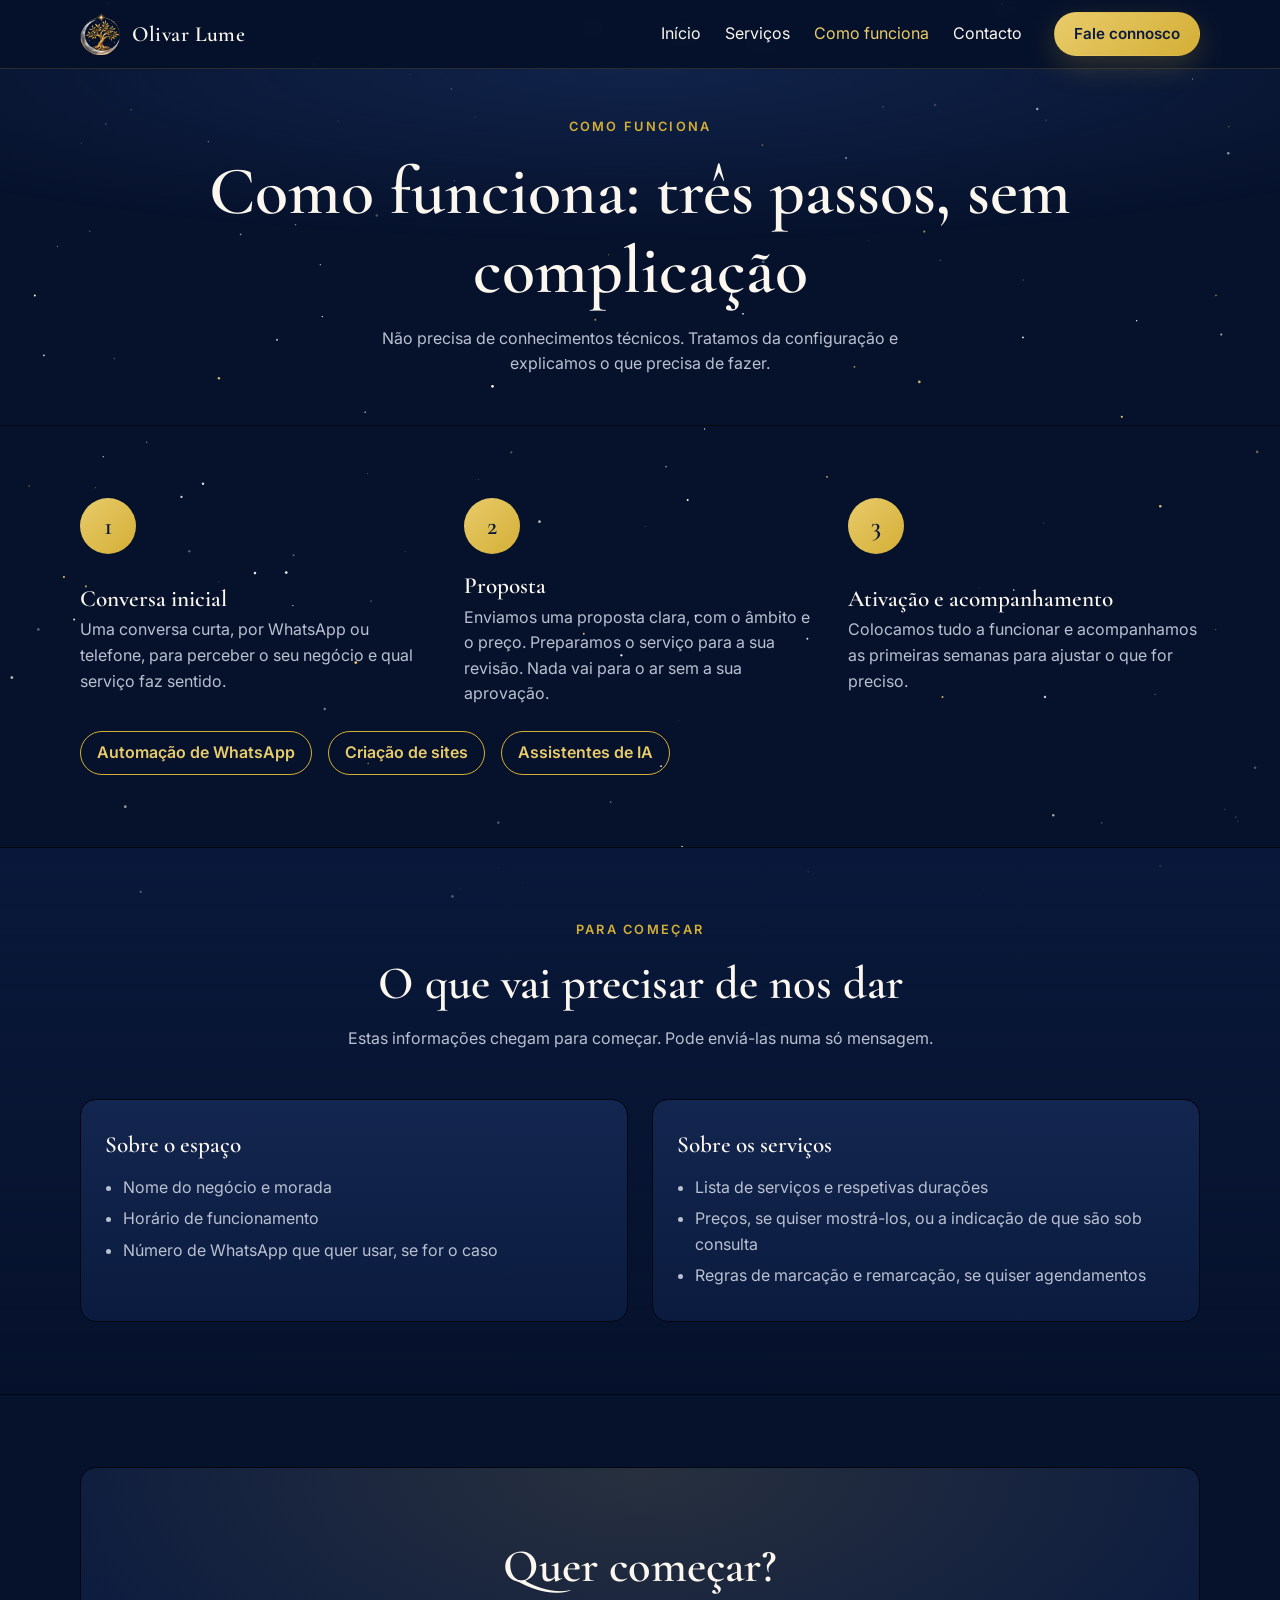
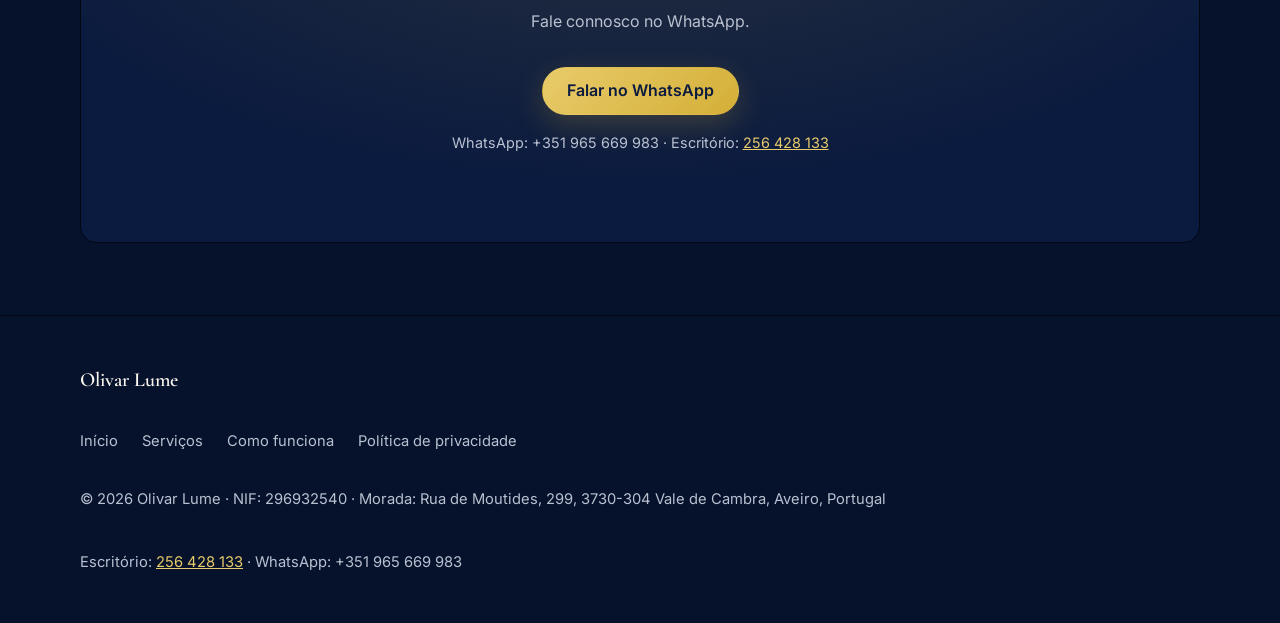
==== commit dd81234b: "Página Como funciona com o texto aprovado pelo Boss - Título e três passos com linguagem simples; se" ====
--- a/como-funciona.html
+++ b/como-funciona.html
@@ -50,7 +50,7 @@
     <section class="page-hero">
       <div class="container">
         <span class="eyebrow">Como funciona</span>
-        <h1>Três passos simples</h1>
+        <h1>Como funciona: três passos, sem complicação</h1>
         <p>Não precisa de conhecimentos técnicos. Tratamos da configuração e explicamos o que precisa de fazer.</p>
       </div>
     </section>
@@ -61,22 +61,22 @@
           <li class="step reveal">
             <span class="step-num" aria-hidden="true">1</span>
             <div>
-              <h3>Conversamos sobre o seu negócio</h3>
-              <p>Falamos sobre o tipo de espaço, o que precisa e qual dos três serviços faz sentido: site, assistente de IA ou automação de WhatsApp.</p>
+              <h3>Conversa inicial</h3>
+              <p>Uma conversa curta, por WhatsApp ou telefone, para perceber o seu negócio e qual serviço faz sentido.</p>
             </div>
           </li>
           <li class="step reveal">
             <span class="step-num" aria-hidden="true">2</span>
             <div>
-              <h3>Preparamos o serviço</h3>
-              <p>Montamos o site, o assistente de IA ou a automação de WhatsApp com os seus textos e informações. Revê tudo antes de ir para o ar.</p>
+              <h3>Proposta</h3>
+              <p>Enviamos uma proposta clara, com o âmbito e o preço. Preparamos o serviço para a sua revisão. Nada vai para o ar sem a sua aprovação.</p>
             </div>
           </li>
           <li class="step reveal">
             <span class="step-num" aria-hidden="true">3</span>
             <div>
-              <h3>Ativamos e acompanhamos</h3>
-              <p>Colocamos tudo a funcionar e acompanhamos os primeiros dias, para ajustar o que for preciso.</p>
+              <h3>Ativação e acompanhamento</h3>
+              <p>Colocamos tudo a funcionar e acompanhamos as primeiras semanas para ajustar o que for preciso.</p>
             </div>
           </li>
         </ol>
@@ -119,9 +119,9 @@
     <section class="section">
       <div class="container">
         <div class="cta-band reveal">
-          <h2>Pronto para começar?</h2>
-          <p>Escreva-nos no WhatsApp e damos o primeiro passo.</p>
-          <a class="btn btn-gold" data-wa href="index.html#contacto">Fale connosco no WhatsApp</a>
+          <h2>Quer começar?</h2>
+          <p>Fale connosco no WhatsApp.</p>
+          <a class="btn btn-gold" data-wa href="index.html#contacto">Falar no WhatsApp</a>
           <p class="note">WhatsApp: <span data-config="whatsappDisplay">+351 965 669 983</span> · Escritório: <a data-tel href="tel:+351256428133"><span data-config="escritorioDisplay">256 428 133</span></a></p>
         </div>
       </div>
